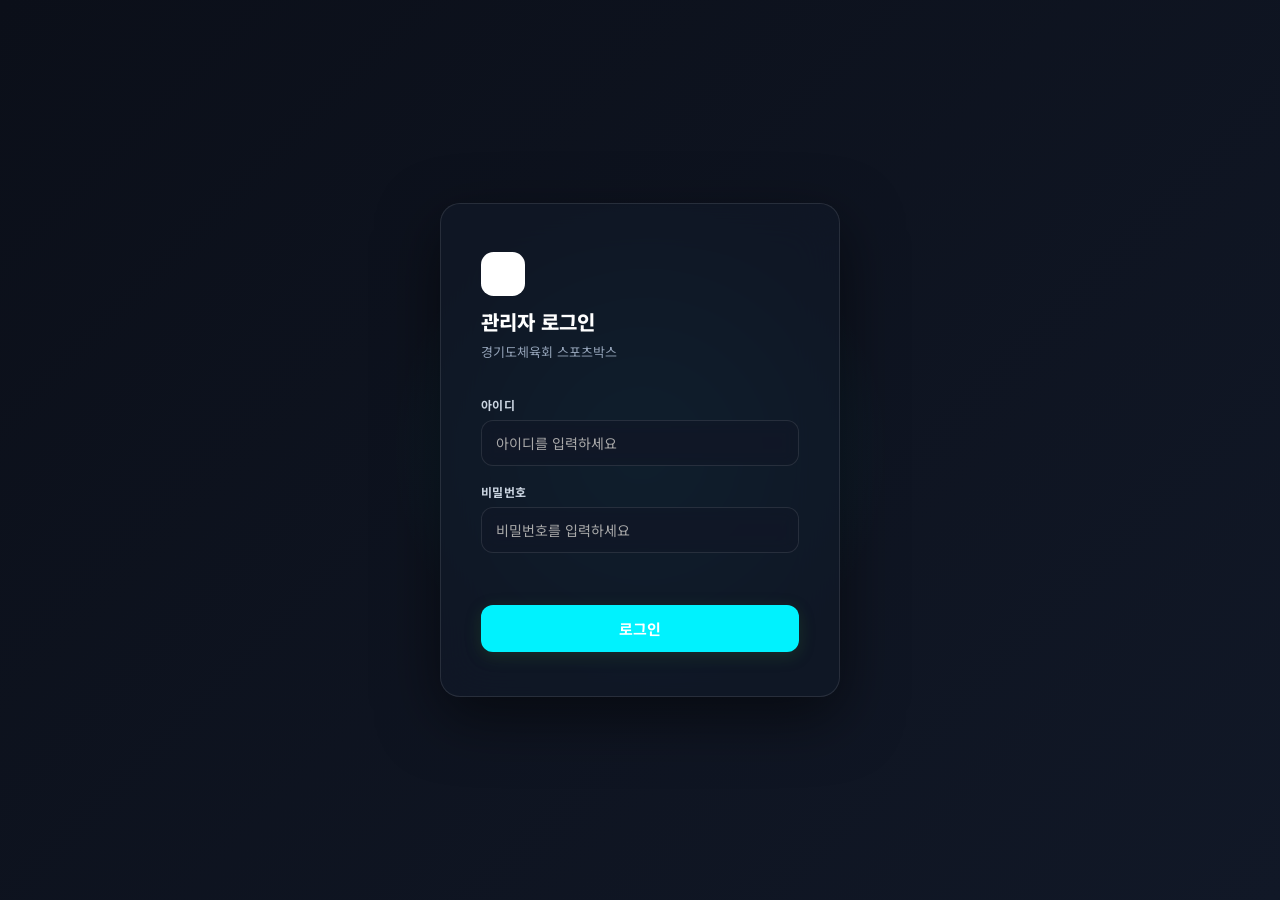
==== admin.html @ 07abbb9e "Fix git author identity error" ====
<!DOCTYPE html>
<html lang="ko">
<head>
    <meta charset="UTF-8">
    <meta name="viewport" content="width=device-width, initial-scale=1.0, viewport-fit=cover">
    <title>관리자 | 경기도체육회 스포츠박스</title>
    <link rel="icon" type="image/png" href="images/01_ci.png">
    <link rel="stylesheet" href="css/style.css">
    <link href="https://fonts.googleapis.com/css2?family=Noto+Sans+KR:wght@300;400;500;600;700;900&display=swap" rel="stylesheet">
</head>
<body class="admin-body">
    <!-- Login Screen -->
    <div class="login-screen" id="loginScreen">
        <div class="login-card">
            <div class="login-logo">
                <span class="logo-icon">
                    <svg viewBox="0 0 56 56" fill="none" xmlns="http://www.w3.org/2000/svg">
                        <rect width="56" height="56" rx="16" fill="url(#lgGrad)"/>
                        <text x="50%" y="55%" dominant-baseline="middle" text-anchor="middle" fill="white" font-size="18" font-weight="900" font-family="sans-serif">GS</text>
                        <defs><linearGradient id="lgGrad" x1="0" y1="0" x2="56" y2="56"><stop stop-color="#2e7d32"/><stop offset="1" stop-color="#1565c0"/></linearGradient></defs>
                    </svg>
                </span>
                <h2>관리자 로그인</h2>
                <p>경기도체육회 스포츠박스</p>
            </div>
            <form onsubmit="handleLogin(event)">
                <div class="form-group">
                    <label>아이디</label>
                    <input type="text" id="loginId" class="form-input" placeholder="아이디를 입력하세요" required>
                </div>
                <div class="form-group">
                    <label>비밀번호</label>
                    <input type="password" id="loginPw" class="form-input" placeholder="비밀번호를 입력하세요" required>
                </div>
                <p class="login-error" id="loginError"></p>
                <button type="submit" class="btn-submit" id="loginSubmitBtn">로그인</button>
            </form>
        </div>
    </div>

    <!-- Admin Dashboard -->
    <div class="admin-dashboard" id="adminDashboard" style="display:none;">
        <header class="admin-header">
            <div class="header-inner">
                <a href="index.html" class="logo">
                    <span class="logo-icon">
                        <img src="images/01_ci.png" alt="경기도체육회 로고">
                    </span>
                </a>
                <div class="admin-header-right">
                    <button class="btn-outline" onclick="openPasswordModal()">비밀번호 변경</button>
                    <button class="btn-outline" onclick="handleLogout()">로그아웃</button>
                </div>
            </div>
        </header>

        <div class="admin-content">
            <nav class="admin-sidebar">
                <ul>
                    <li class="active" data-menu="events" onclick="switchMenu('events')">
                        <svg viewBox="0 0 24 24" width="20" height="20" fill="none" stroke="currentColor" stroke-width="2"><rect x="3" y="4" width="18" height="18" rx="2"/><line x1="16" y1="2" x2="16" y2="6"/><line x1="8" y1="2" x2="8" y2="6"/><line x1="3" y1="10" x2="21" y2="10"/></svg>
                        이벤트 관리
                    </li>
                </ul>
            </nav>

            <main class="admin-main">
                <div class="admin-view" id="viewEventList">
                    <div class="view-header">
                        <h2>이벤트 관리</h2>
                        <button class="btn-primary" onclick="openEventFormModal()">+ 신규 등록</button>
                    </div>
                    <div class="event-table-wrap">
                        <table class="data-table">
                            <thead>
                                <tr>
                                    <th>No</th>
                                    <th>이벤트명</th>
                                    <th>모집상태</th>
                                    <th>등록일정수</th>
                                    <th>신청건수</th>
                                    <th>관리</th>
                                </tr>
                            </thead>
                            <tbody id="eventTableBody"></tbody>
                        </table>
                    </div>
                </div>

                <div class="admin-view" id="viewEventDetail" style="display:none;">
                    <div class="view-header">
                        <div style="display:flex;align-items:center;gap:12px;">
                            <button class="btn-back" onclick="backToEventList()">&larr; 목록으로</button>
                            <h2 id="detailEventTitle">이벤트 상세</h2>
                        </div>
                        <div id="bookingToggleWrap"></div>
                    </div>
                    <div class="detail-tabs">
                        <button class="tab-btn active" data-tab="schedules" onclick="switchTab('schedules')">일정 관리</button>
                        <button class="tab-btn" data-tab="reservations" onclick="switchTab('reservations')">신청 내역</button>
                    </div>
                    <div class="tab-content" id="tabSchedules">
                        <div class="schedule-form">
                            <h4>일정 등록</h4>
                            <div class="schedule-form-row">
                                <div class="form-group">
                                    <label>날짜</label>
                                    <input type="date" id="scheduleDate" class="form-input">
                                </div>
                                <button class="btn-primary" onclick="addSchedule(this)">일정 추가</button>
                            </div>
                        </div>
                        <table class="data-table">
                            <thead>
                                <tr><th>날짜</th><th>관리</th></tr>
                            </thead>
                            <tbody id="scheduleTableBody"></tbody>
                        </table>
                    </div>
                    <div class="tab-content" id="tabReservations" style="display:none;">
                        <table class="data-table">
                            <thead>
                                <tr><th>No</th><th>예약일</th><th>단체명</th><th>담당자</th><th>연락처</th><th>참여인원</th><th>신청일시</th></tr>
                            </thead>
                            <tbody id="reservationTableBody"></tbody>
                        </table>
                    </div>
                </div>
            </main>
        </div>
    </div>

    <!-- Event Form Modal -->
    <div class="modal-overlay" id="eventFormModal">
        <div class="modal modal-reservation modal-glass">
            <button class="modal-close" onclick="closeEventFormModal()">
                <svg width="20" height="20" viewBox="0 0 24 24" fill="none" stroke="currentColor" stroke-width="2.5"><line x1="18" y1="6" x2="6" y2="18"/><line x1="6" y1="6" x2="18" y2="18"/></svg>
            </button>
            <div class="modal-header">
                <div class="modal-icon"><svg width="24" height="24" viewBox="0 0 24 24" fill="none" stroke="currentColor" stroke-width="2"><rect x="3" y="4" width="18" height="18" rx="2"/><line x1="16" y1="2" x2="16" y2="6"/><line x1="8" y1="2" x2="8" y2="6"/><line x1="3" y1="10" x2="21" y2="10"/></svg></div>
                <h3 id="eventFormTitle">이벤트 등록</h3>
            </div>
            <form onsubmit="saveEvent(event)">
                <input type="hidden" id="eventFormId">
                <div class="form-group" style="padding: 0 28px;">
                    <label>이벤트명 <span class="required">*</span></label>
                    <input type="text" id="eventFormName" required class="form-input" placeholder="이벤트명을 입력하세요">
                </div>
                <div class="form-group" style="padding: 0 28px;">
                    <label>설명</label>
                    <textarea id="eventFormDesc" class="form-input" rows="3" placeholder="이벤트 설명을 입력하세요"></textarea>
                </div>
                <div class="form-group" style="padding: 0 28px;">
                    <label>이미지 URL</label>
                    <input type="text" id="eventFormImage" class="form-input" placeholder="이미지 URL (비워두면 기본 이미지)">
                </div>
                <div class="form-group" style="padding: 0 28px;">
                    <label>영상 URL</label>
                    <input type="url" id="eventFormVideo" class="form-input" placeholder="https://www.youtube.com/watch?v=...">
                </div>
                <div class="form-group" style="padding: 0 28px;">
                    <label>모집 상태</label>
                    <select id="eventFormStatus" class="form-input">
                        <option value="모집중" style="background:var(--bg-card-solid);color:var(--text);">모집중</option>
                        <option value="모집마감" style="background:var(--bg-card-solid);color:var(--text);">모집마감</option>
                        <option value="준비중" style="background:var(--bg-card-solid);color:var(--text);">준비중</option>
                    </select>
                </div>
                <div style="padding: 0 28px 28px;">
                    <button type="submit" class="btn-submit" id="eventFormSubmitBtn">저장</button>
                </div>
            </form>
        </div>
    </div>

    <!-- Password Change Modal -->
    <div class="modal-overlay" id="passwordModal">
        <div class="modal modal-reservation modal-glass">
            <button class="modal-close" onclick="closePasswordModal()">
                <svg width="20" height="20" viewBox="0 0 24 24" fill="none" stroke="currentColor" stroke-width="2.5"><line x1="18" y1="6" x2="6" y2="18"/><line x1="6" y1="6" x2="18" y2="18"/></svg>
            </button>
            <div class="modal-header">
                <div class="modal-icon purple"><svg width="24" height="24" viewBox="0 0 24 24" fill="none" stroke="currentColor" stroke-width="2"><rect x="3" y="11" width="18" height="11" rx="2"/><path d="M7 11V7a5 5 0 0110 0v4"/></svg></div>
                <h3>비밀번호 변경</h3>
            </div>
            <form onsubmit="changePassword(event)">
                <div class="form-group" style="padding: 0 28px;">
                    <label>현재 비밀번호 <span class="required">*</span></label>
                    <input type="password" id="pwCurrent" required class="form-input">
                </div>
                <div class="form-group" style="padding: 0 28px;">
                    <label>새 비밀번호 <span class="required">*</span></label>
                    <input type="password" id="pwNew" required class="form-input" minlength="4">
                </div>
                <div class="form-group" style="padding: 0 28px;">
                    <label>새 비밀번호 확인 <span class="required">*</span></label>
                    <input type="password" id="pwConfirm" required class="form-input" minlength="4">
                </div>
                <p class="login-error" id="pwError" style="padding: 0 28px;"></p>
                <div style="padding: 0 28px 28px;">
                    <button type="submit" class="btn-submit" id="passwordSubmitBtn">변경하기</button>
                </div>
            </form>
        </div>
    </div>

    <script src="js/admin.js"></script>
</body>
</html>
---- css/style.css ----
/* ===== CSS Variables - Premium Modern Dark Theme ===== */
:root {
    --primary: #00f2fe;
    --primary-light: #4facfe;
    --primary-dark: #006ebc;
    --secondary: #667eea;
    --secondary-light: #764ba2;
    --accent: #ff0844;
    --accent-light: #ffb199;

    --bg: #0b0f19;
    --bg-card: rgba(17, 24, 39, 0.75);
    --bg-card-solid: #111827;
    --glass-bg: rgba(11, 15, 25, 0.45);
    --glass-border: rgba(255, 255, 255, 0.1);
    --glass-shadow: 0 8px 32px rgba(0, 0, 0, 0.6);
    --glass-dark: rgba(0, 0, 0, 0.7);
    --glass-dark-border: rgba(255, 255, 255, 0.05);

    --text: #ffffff;
    --text-secondary: #cbd5e1;
    --text-muted: #94a3b8;
    --text-white: #ffffff;

    --success: #10b981;
    --danger: #ef4444;
    --warning: #f59e0b;

    --radius: 20px;
    --radius-sm: 12px;
    --radius-xs: 8px;

    --shadow-sm: 0 4px 6px -1px rgba(0,0,0,0.5);
    --shadow-md: 0 10px 15px -3px rgba(0,0,0,0.5);
    --shadow-lg: 0 20px 25px -5px rgba(0,0,0,0.5);
}

/* ===== Reset & Base ===== */
*, *::before, *::after { margin: 0; padding: 0; box-sizing: border-box; }
html { scroll-behavior: smooth; }
body {
    font-family: 'Noto Sans KR', -apple-system, sans-serif;
    background: var(--bg);
    color: var(--text);
    line-height: 1.6;
    overflow-x: hidden;
    min-height: 100vh;
}
a { text-decoration: none; color: inherit; }
button { cursor: pointer; border: none; font-family: inherit; }
input, select, textarea { font-family: inherit; }
.container { max-width: 1200px; margin: 0 auto; padding: 0 24px; }

/* ===== Header ===== */
.header {
    position: absolute; top: 0; left: 0; right: 0; z-index: 100;
    height: 72px;
    background: transparent;
    border-bottom: 1px solid rgba(255,255,255,0.05);
    box-shadow: none;
    transition: all 0.4s ease;
}
.header.scrolled {
    position: fixed;
    background: rgba(11, 15, 25, 0.85);
    backdrop-filter: blur(16px); -webkit-backdrop-filter: blur(16px);
    box-shadow: 0 8px 32px rgba(0, 0, 0, 0.5);
    border-bottom: 1px solid rgba(255,255,255,0.1);
}
.header-inner {
    max-width: 1200px; margin: 0 auto; padding: 0 12px;
    display: flex; align-items: center; justify-content: space-between; height: 100%;
}
.logo { display: flex; align-items: center; gap: 10px; }
.logo-icon { width: 44px; height: 44px; display: flex; filter: brightness(0) invert(1); }
.logo-icon svg, .logo-icon img { width: 100%; height: 100%; object-fit: contain; }
.logo-text strong { display: block; font-size: 15px; font-weight: 800; color: var(--text); }
.logo-text span { font-size: 10px; color: var(--text-muted); letter-spacing: 2px; font-weight: 600; }
.admin-btn {
    display: flex; align-items: center; gap: 6px;
    padding: 8px 18px; border-radius: 50px; font-size: 13px; font-weight: 600;
    color: var(--text);
    background: rgba(255, 255, 255, 0.1);
    border: 1px solid rgba(255, 255, 255, 0.2);
    transition: all 0.3s cubic-bezier(0.23, 1, 0.32, 1);
}
.admin-btn:hover {
    background: var(--primary);
    color: #0b0f19;
    border-color: var(--primary);
    transform: translateY(-2px);
    box-shadow: 0 4px 15px rgba(0, 242, 254, 0.4);
}

/* ===== Hero Section ===== */
.hero {
    position: relative; width: 100%; min-height: 100vh;
    display: flex; flex-direction: column; justify-content: center; align-items: center;
    overflow: hidden;
    background: var(--bg);
}
.hero-animated-bg {
    position: absolute; inset: 0; z-index: 0; overflow: hidden;
}
.gradient-sphere {
    position: absolute; border-radius: 50%; filter: blur(80px); opacity: 0.6;
    animation: drift 10s infinite alternate cubic-bezier(0.4, 0, 0.2, 1);
}
.sphere-1 { width: 600px; height: 600px; background: var(--secondary); top: -200px; left: -100px; animation-duration: 12s; }
.sphere-2 { width: 500px; height: 500px; background: var(--primary-light); bottom: -150px; right: -100px; animation-duration: 15s; }
.sphere-3 { width: 400px; height: 400px; background: var(--accent); top: 30%; left: 50%; transform: translateX(-50%); animation-duration: 18s; }
@keyframes drift {
    0% { transform: translate(0, 0) scale(1); }
    100% { transform: translate(50px, 50px) scale(1.1); }
}
.hero-overlay-noise {
    position: absolute; inset: 0; z-index: 1; pointer-events: none;
    background-image: url("data:image/svg+xml,%3Csvg viewBox='0 0 200 200' xmlns='http://www.w3.org/2000/svg'%3E%3Cfilter id='noiseFilter'%3E%3CfeTurbulence type='fractalNoise' baseFrequency='0.65' numOctaves='3' stitchTiles='stitch'/%3E%3C/filter%3E%3Crect width='100%25' height='100%25' filter='url(%23noiseFilter)' opacity='0.05'/%3E%3C/svg%3E");
}
.hero-main-content {
    position: relative; z-index: 2; text-align: center; margin-top: -60px;
    padding: 0 20px;
    animation: fadeInUp 1s cubic-bezier(0.23, 1, 0.32, 1) forwards;
}
.hero-badge {
    display: inline-block; padding: 6px 16px; border-radius: 50px;
    background: rgba(255, 255, 255, 0.1); border: 1px solid rgba(255, 255, 255, 0.2);
    font-size: 11px; font-weight: 700; letter-spacing: 2px; color: var(--primary);
    margin-bottom: 24px; backdrop-filter: blur(10px);
}
.hero-title {
    font-size: 64px; font-weight: 900; line-height: 1.2; margin-bottom: 20px;
    color: var(--text); letter-spacing: -2px;
}
.text-gradient {
    background: linear-gradient(135deg, var(--primary) 0%, var(--secondary-light) 100%);
    background-clip: text; -webkit-background-clip: text; -webkit-text-fill-color: transparent;
}
.hero-subtitle { font-size: 18px; color: var(--text-secondary); line-height: 1.6; max-width: 600px; margin: 0 auto; font-weight: 300;}

.hero-bottom {
    position: absolute; bottom: 0; left: 0; right: 0;
    z-index: 2;
    display: flex; flex-direction: column; align-items: center; gap: 32px;
    padding: 0 24px 64px; text-align: center;
}
.hero-cta {
    display: inline-flex; align-items: center; gap: 10px;
    padding: 18px 40px; border-radius: 50px;
    font-weight: 700; font-size: 16px; transition: all 0.4s cubic-bezier(0.23, 1, 0.32, 1);
}
.cta-primary {
    background: linear-gradient(135deg, var(--primary) 0%, var(--primary-light) 100%);
    color: #0b0f19;
    border: none;
    box-shadow: 0 10px 30px rgba(0, 242, 254, 0.3);
}
.cta-primary:hover {
    transform: translateY(-4px) scale(1.02);
    box-shadow: 0 15px 40px rgba(0, 242, 254, 0.5);
    background: linear-gradient(135deg, var(--primary-light) 0%, var(--primary) 100%);
}
.cta-primary svg { transition: transform 0.3s; }
.cta-primary:hover svg { transform: translate(4px, -4px); }

.hero-stats {
    display: inline-flex; align-items: center;
    border-radius: 60px; padding: 16px 48px;
    background: rgba(17, 24, 39, 0.6);
    backdrop-filter: blur(20px); -webkit-backdrop-filter: blur(20px);
    border: 1px solid rgba(255, 255, 255, 0.1);
    box-shadow: 0 10px 40px rgba(0, 0, 0, 0.5);
    transition: transform 0.3s ease;
}
.hero-stats:hover {
    transform: translateY(-5px);
}
.stat-item { text-align: center; padding: 0 24px; }
.stat-number { display: block; font-size: 24px; font-weight: 900; color: var(--primary); }
.stat-label { font-size: 11px; color: var(--text-muted); letter-spacing: 1.5px; text-transform: uppercase; font-weight: 600; }
.stat-divider { width: 1px; height: 40px; background: rgba(255,255,255,0.1); }

.hero-scroll-indicator {
    position: absolute; bottom: 16px; left: 50%;
    transform: translateX(-50%);
    display: flex; flex-direction: column; align-items: center; gap: 8px;
    color: var(--text-muted); font-size: 10px; letter-spacing: 4px; z-index: 2;
}
.scroll-line {
    width: 2px; height: 30px; border-radius: 2px;
    background: linear-gradient(to bottom, var(--primary), transparent);
    animation: scrollPulse 2s ease-in-out infinite;
}
@keyframes scrollPulse {
    0%, 100% { opacity: 0.2; transform: scaleY(0.5); transform-origin: top; }
    50% { opacity: 1; transform: scaleY(1); transform-origin: top; }
}
@keyframes fadeInUp {
    from { opacity: 0; transform: translateY(40px); }
    to { opacity: 1; transform: translateY(0); }
}

/* ===== Events Section ===== */
.events-section {
    padding: 80px 0 100px;
    position: relative; z-index: 1;
    background: var(--bg);
}
.section-header { text-align: center; margin-bottom: 52px; }
.section-tag {
    display: inline-block;
    background: rgba(0, 242, 254, 0.1);
    border: 1px solid rgba(0, 242, 254, 0.2);
    border-radius: 50px; padding: 5px 16px;
    font-size: 11px; font-weight: 700; letter-spacing: 2px;
    color: var(--primary);
    margin-bottom: 14px;
}
.section-title {
    font-size: 32px; font-weight: 900; margin-bottom: 10px;
    color: var(--text); letter-spacing: -1px;
}
.section-desc { color: var(--text-muted); font-size: 15px; }

/* ===== Event Cards ===== */
.events-carousel {
    display: flex; gap: 28px; justify-content: center; flex-wrap: wrap;
}
.event-card {
    width: 370px; border-radius: var(--radius); overflow: hidden;
    background: var(--bg-card);
    backdrop-filter: blur(16px); -webkit-backdrop-filter: blur(16px);
    border: 1px solid rgba(255, 255, 255, 0.8);
    transition: all 0.45s cubic-bezier(0.23, 1, 0.32, 1);
    cursor: pointer; position: relative;
    box-shadow: var(--shadow-md);
}
.event-card:hover {
    transform: translateY(-10px);
    box-shadow: 0 16px 48px rgba(0, 242, 254, 0.2),
                0 4px 12px rgba(0, 0, 0, 0.3);
    border-color: rgba(0, 242, 254, 0.3);
}
.event-card-image {
    width: 100%; height: 230px; overflow: hidden; position: relative;
}
.event-card-image::after {
    content: ''; position: absolute; bottom: 0; left: 0; right: 0; height: 80px;
    background: linear-gradient(to top, rgba(17,24,39,1), transparent);
}
.event-card-image img, .event-card-image svg {
    width: 100%; height: 100%; object-fit: cover; display: block;
    transition: transform 0.5s cubic-bezier(0.23, 1, 0.32, 1);
}
.event-card:hover .event-card-image img,
.event-card:hover .event-card-image svg {
    transform: scale(1.06);
}
.event-card-badge {
    position: absolute; top: 14px; left: 14px; z-index: 2;
    padding: 5px 14px; border-radius: 50px; font-size: 12px; font-weight: 700;
    background: rgba(255,255,255,0.85);
    backdrop-filter: blur(8px); -webkit-backdrop-filter: blur(8px);
    border: 1px solid rgba(46, 125, 50, 0.2);
    color: var(--primary);
    letter-spacing: 0.3px;
}
.event-card-badge.closed {
    color: var(--text-muted); border-color: rgba(0,0,0,0.08);
}
.event-card-badge.preparing {
    color: var(--warning); border-color: rgba(245,127,23,0.2);
}
.event-card-body {
    padding: 22px 24px 24px; position: relative;
}
.event-card-title {
    font-size: 19px; font-weight: 800; margin-bottom: 8px;
    color: var(--text); letter-spacing: -0.3px;
}
.event-card-desc {
    font-size: 14px; color: var(--text-muted); line-height: 1.7;
    margin-bottom: 12px;
}
.event-card-arrow {
    position: absolute; bottom: 20px; right: 20px;
    width: 38px; height: 38px; border-radius: 50%;
    background: rgba(0, 242, 254, 0.1);
    border: 1px solid rgba(0, 242, 254, 0.2);
    display: flex; align-items: center; justify-content: center;
    transition: all 0.3s ease; color: var(--primary);
}
.event-card:hover .event-card-arrow {
    background: var(--primary); color: #0b0f19;
    transform: translate(2px, -2px);
    box-shadow: 0 4px 15px rgba(0, 242, 254, 0.4);
}

/* ===== Modals ===== */
.modal-overlay {
    display: none; position: fixed; inset: 0; z-index: 1000;
    background: rgba(0, 0, 0, 0.35);
    backdrop-filter: blur(6px); -webkit-backdrop-filter: blur(6px);
    justify-content: center; align-items: center;
    animation: fadeIn 0.2s;
}
.modal-overlay.active { display: flex; }
.modal {
    position: relative; max-height: 90vh; overflow-y: auto;
    animation: modalSlideUp 0.4s cubic-bezier(0.23, 1, 0.32, 1);
    border-radius: var(--radius);
    background: rgba(17, 24, 39, 0.85);
    backdrop-filter: blur(24px); -webkit-backdrop-filter: blur(24px);
    border: 1px solid rgba(255, 255, 255, 0.1);
    box-shadow: 0 25px 80px rgba(0, 0, 0, 0.5);
}
.modal-close {
    position: absolute; top: 16px; right: 16px;
    background: rgba(255,255,255,0.05); border: 1px solid rgba(255,255,255,0.1);
    border-radius: 50%; width: 34px; height: 34px;
    display: flex; align-items: center; justify-content: center;
    color: var(--text-muted); transition: all 0.3s; line-height: 1;
}
.modal-close:hover { background: rgba(239,68,68,0.15); color: var(--danger); border-color: rgba(239,68,68,0.3); }
.modal-header { padding: 28px 28px 12px; }
.modal-header h3 { font-size: 20px; font-weight: 800; color: var(--text); }
.modal-subtitle { color: var(--text-muted); font-size: 13px; margin-top: 4px; }
.modal-icon {
    width: 44px; height: 44px; border-radius: 12px;
    background: rgba(46, 125, 50, 0.08);
    border: 1px solid rgba(46, 125, 50, 0.12);
    display: flex; align-items: center; justify-content: center;
    margin-bottom: 14px; color: var(--primary);
}
.modal-icon.purple {
    background: rgba(21, 101, 192, 0.08);
    border-color: rgba(21, 101, 192, 0.12);
    color: var(--secondary);
}

/* Calendar Modal */
.modal-calendar { width: 500px; padding-bottom: 20px; }
.calendar-nav {
    display: flex; align-items: center; justify-content: center; gap: 18px;
    padding: 8px 28px 14px;
}
.cal-nav-btn {
    width: 36px; height: 36px; border-radius: 10px;
    display: flex; align-items: center; justify-content: center;
    color: var(--text-secondary);
    background: rgba(0,0,0,0.03); border: 1px solid rgba(0,0,0,0.06);
    transition: all 0.2s;
}
.cal-nav-btn:hover { background: var(--primary); color: #fff; border-color: var(--primary); }
.cal-nav-btn:disabled {
    opacity: 0.35;
    cursor: not-allowed;
    pointer-events: none;
}
.cal-month { font-size: 17px; font-weight: 800; min-width: 130px; text-align: center; color: var(--text); }
.calendar-grid { padding: 0 22px; }
.cal-header {
    display: grid; grid-template-columns: repeat(7, 1fr); text-align: center;
    margin-bottom: 6px;
}
.cal-day-name {
    font-size: 12px; font-weight: 700; padding: 8px 0;
    color: var(--text-muted); letter-spacing: 1px;
}
.cal-day-name.sun { color: var(--danger); }
.cal-day-name.sat { color: var(--secondary); }
.cal-body { display: grid; grid-template-columns: repeat(7, 1fr); gap: 3px; }
.cal-day {
    aspect-ratio: 1; display: flex; align-items: center; justify-content: center;
    border-radius: 10px; font-size: 14px; font-weight: 500;
    color: var(--text-muted); position: relative;
    transition: all 0.2s ease;
}
.cal-day.other { color: rgba(255,255,255,0.2); }
.cal-day.today {
    font-weight: 800; color: var(--primary);
    background: rgba(0, 242, 254, 0.1);
}
.cal-day.available {
    background: rgba(0, 242, 254, 0.1);
    border: 1px solid rgba(0, 242, 254, 0.2);
    color: var(--primary); cursor: pointer; font-weight: 700;
}
.cal-day.available:hover {
    background: var(--primary); color: #0b0f19;
    border-color: var(--primary);
    transform: scale(1.08);
    box-shadow: 0 4px 15px rgba(0, 242, 254, 0.4);
}
.cal-day.available::after {
    content: ''; position: absolute; bottom: 4px; width: 4px; height: 4px;
    border-radius: 50%; background: var(--primary-light);
}

/* Calendar Skeleton Loading */
.skeleton-day {
    pointer-events: none;
}
.skeleton-pulse {
    width: 60%; height: 14px; border-radius: 4px;
    background: linear-gradient(90deg, rgba(255,255,255,0.05) 25%, rgba(255,255,255,0.1) 50%, rgba(255,255,255,0.05) 75%);
    background-size: 200% 100%;
    animation: shimmer 1.5s ease-in-out infinite;
}
@keyframes shimmer {
    0% { background-position: 200% 0; }
    100% { background-position: -200% 0; }
}

.calendar-legend {
    display: flex; gap: 20px; justify-content: center; padding: 18px;
    font-size: 12px; color: var(--text-muted);
}
.legend-item { display: flex; align-items: center; gap: 6px; }
.legend-dot { width: 8px; height: 8px; border-radius: 50%; display: inline-block; }
.legend-dot.available { background: var(--primary-light); }

/* Form Error */
.form-error {
    color: var(--danger); font-size: 13px; font-weight: 600;
    margin-top: 6px; padding: 6px 10px;
    background: rgba(239, 68, 68, 0.15);
    border: 1px solid rgba(239, 68, 68, 0.3);
    border-radius: var(--radius-xs);
}

/* Reservation Modal */
.modal-reservation { width: 440px; padding: 0 28px 28px; }
.form-group { margin-bottom: 16px; }
.form-group label {
    display: block; font-size: 12px; font-weight: 700; margin-bottom: 6px;
    color: var(--text-secondary); letter-spacing: 0.3px;
}
.required { color: var(--danger); }
.form-input {
    width: 100%; padding: 12px 14px;
    border: 1.5px solid rgba(255,255,255,0.1);
    border-radius: var(--radius-sm); font-size: 14px;
    background: rgba(17, 24, 39, 0.6);
    backdrop-filter: blur(8px); -webkit-backdrop-filter: blur(8px);
    color: var(--text);
    outline: none; transition: all 0.3s;
}
.form-input:focus {
    border-color: var(--primary);
    background: rgba(17, 24, 39, 0.9);
    box-shadow: 0 0 0 3px rgba(0, 242, 254, 0.2);
}
.form-input::placeholder { color: #aaa; }
textarea.form-input { resize: vertical; }
select.form-input { cursor: pointer; }
.btn-submit {
    width: 100%; padding: 13px; border-radius: var(--radius-sm);
    background: var(--primary);
    color: #fff; font-size: 15px; font-weight: 700; margin-top: 8px;
    transition: all 0.3s; border: none;
    box-shadow: 0 4px 16px rgba(46,125,50,0.25);
}
.btn-submit:hover {
    background: var(--primary-dark);
    box-shadow: 0 6px 24px rgba(46,125,50,0.35);
    transform: translateY(-1px);
}
.btn-submit:disabled { opacity: 0.5; cursor: not-allowed; transform: none; box-shadow: none; }

/* Success Modal */
.modal-success {
    width: 380px; padding: 48px 32px 36px; text-align: center;
}
.success-icon { margin-bottom: 20px; position: relative; display: inline-block; }
.success-icon svg { width: 80px; height: 80px; position: relative; z-index: 1; }
.success-ring {
    position: absolute; inset: -8px; border-radius: 50%;
    border: 2px solid rgba(46, 125, 50, 0.25);
    animation: ringPulse 2s ease-in-out infinite;
}
@keyframes ringPulse {
    0%, 100% { transform: scale(1); opacity: 0.5; }
    50% { transform: scale(1.15); opacity: 0; }
}
.check-path {
    stroke-dasharray: 60; stroke-dashoffset: 60;
    animation: drawCheck 0.6s ease-out 0.3s forwards;
}
@keyframes drawCheck { to { stroke-dashoffset: 0; } }
.modal-success h3 { font-size: 19px; font-weight: 800; margin-bottom: 10px; color: var(--primary); }
.success-msg { color: var(--text-muted); font-size: 14px; line-height: 1.8; margin-bottom: 28px; }
.btn-confirm {
    padding: 12px 48px; border-radius: var(--radius-sm);
    background: var(--primary); color: #fff;
    font-size: 15px; font-weight: 700; transition: all 0.3s;
    border: none; box-shadow: 0 4px 16px rgba(46,125,50,0.2);
}
.btn-confirm:hover { background: var(--primary-dark); transform: translateY(-1px); }

/* ===== Footer ===== */
.footer {
    position: relative; z-index: 1;
    background: #1a2e1a;
    text-align: center; padding: 28px 0; font-size: 12px;
    color: rgba(255,255,255,0.5);
}

/* ===== Animations ===== */
@keyframes fadeIn { from { opacity: 0; } to { opacity: 1; } }
@keyframes modalSlideUp {
    from { opacity: 0; transform: translateY(30px) scale(0.97); }
    to { opacity: 1; transform: translateY(0) scale(1); }
}

/* ============================================
   ADMIN STYLES
   ============================================ */
.admin-body { background: var(--bg); color: var(--text); }

/* Login */
.login-screen {
    min-height: 100vh; display: flex; align-items: center; justify-content: center;
    position: relative; overflow: hidden;
    background: linear-gradient(135deg, #0b0f19 0%, #111827 100%);
}
.login-screen::before {
    content: ''; position: absolute; width: 500px; height: 500px;
    background: radial-gradient(circle, rgba(0,242,254,0.15), transparent 70%);
    top: 50%; left: 50%; transform: translate(-50%, -50%);
}
.login-card {
    background: rgba(17, 24, 39, 0.75);
    backdrop-filter: blur(24px); -webkit-backdrop-filter: blur(24px);
    border: 1px solid rgba(255, 255, 255, 0.1);
    border-radius: var(--radius); padding: 44px 40px;
    width: 400px; box-shadow: 0 20px 60px rgba(0, 0, 0, 0.5);
    position: relative; z-index: 1;
}
.login-logo { text-align: left; margin-bottom: 32px; }
.login-logo .logo-icon { margin: 0 0 14px; display: flex; justify-content: flex-start; filter: brightness(0) invert(1); }
.login-logo .logo-icon svg { width: 52px; height: 52px; }
.login-logo h2 { font-size: 20px; font-weight: 800; color: var(--text); }
.login-logo p { color: var(--text-muted); font-size: 13px; margin-top: 4px; }
.login-error { color: var(--danger); font-size: 13px; margin-bottom: 8px; min-height: 20px; }

/* Admin Layout */
.admin-header {
    background: rgba(17, 24, 39, 0.85);
    backdrop-filter: blur(20px); -webkit-backdrop-filter: blur(20px);
    border-bottom: 1px solid rgba(255,255,255,0.1);
    height: 60px; position: sticky; top: 0; z-index: 50;
}
.admin-header-right { display: flex; gap: 8px; }
.btn-outline {
    padding: 7px 16px; border-radius: var(--radius-xs); font-size: 13px; font-weight: 600;
    background: rgba(255,255,255,0.05); border: 1px solid rgba(255,255,255,0.1);
    color: var(--text-secondary); transition: all 0.3s;
}
.btn-outline:hover { border-color: var(--primary); color: #0b0f19; background: var(--primary); }
.admin-content { display: flex; min-height: calc(100vh - 60px); }

.admin-sidebar {
    width: 230px;
    background: rgba(17, 24, 39, 0.6);
    backdrop-filter: blur(12px); -webkit-backdrop-filter: blur(12px);
    border-right: 1px solid rgba(255,255,255,0.1);
    padding: 20px 0;
}
.admin-sidebar ul { list-style: none; }
.admin-sidebar li {
    display: flex; align-items: center; gap: 10px;
    padding: 12px 24px; font-size: 14px; font-weight: 500;
    cursor: pointer; transition: all 0.3s; color: var(--text-secondary);
    border-left: 3px solid transparent; margin: 2px 0;
}
.admin-sidebar li:hover { background: rgba(0,242,254,0.1); color: var(--primary); }
.admin-sidebar li.active {
    background: rgba(0, 242, 254, 0.15);
    color: var(--primary); font-weight: 700;
    border-left-color: var(--primary);
}
.admin-main { flex: 1; padding: 28px 32px; }

/* Admin Views */
.view-header {
    display: flex; align-items: center; justify-content: space-between;
    margin-bottom: 24px;
}
.view-header h2 { font-size: 22px; font-weight: 800; color: var(--text); }
.btn-primary {
    padding: 10px 22px; border-radius: var(--radius-sm);
    background: var(--primary);
    color: #0b0f19; font-size: 14px; font-weight: 700; transition: all 0.3s;
    box-shadow: 0 4px 12px rgba(0, 242, 254, 0.2);
}
.btn-primary:hover { background: var(--primary-light); box-shadow: 0 6px 20px rgba(0, 242, 254, 0.3); transform: translateY(-1px); }
.btn-primary:disabled { opacity: 0.5; cursor: not-allowed; box-shadow: none; transform: none; }
.btn-back {
    background: none; font-size: 14px; color: var(--text-muted); margin-right: 12px;
    font-weight: 500; transition: color 0.2s;
}
.btn-back:hover { color: var(--primary); }

/* Tables */
.data-table {
    width: 100%; border-collapse: collapse;
    background: rgba(17, 24, 39, 0.65);
    backdrop-filter: blur(12px); -webkit-backdrop-filter: blur(12px);
    border: 1px solid rgba(255,255,255,0.1);
    border-radius: var(--radius); overflow: hidden;
    box-shadow: var(--shadow-sm);
}
.data-table th {
    background: rgba(255,255,255,0.05); padding: 13px 16px; text-align: left;
    font-size: 11px; font-weight: 700; color: var(--text-muted);
    letter-spacing: 0.8px; text-transform: uppercase;
    border-bottom: 1px solid rgba(255,255,255,0.1);
}
.data-table td {
    padding: 13px 16px; font-size: 14px;
    border-top: 1px solid rgba(255,255,255,0.05);
}
.data-table tr:hover td { background: rgba(0, 242, 254, 0.05); }
.btn-sm {
    padding: 5px 12px; border-radius: var(--radius-xs); font-size: 12px; font-weight: 600;
    margin-right: 4px; transition: all 0.3s; border: 1px solid transparent;
}
.btn-sm:disabled {
    opacity: 0.5;
    cursor: not-allowed;
}
.btn-edit { background: rgba(102,126,234,0.15); color: var(--secondary); border-color: rgba(102,126,234,0.2); }
.btn-edit:hover { background: var(--secondary); color: #fff; }
.btn-delete { background: rgba(239,68,68,0.15); color: var(--danger); border-color: rgba(239,68,68,0.2); }
.btn-delete:hover { background: var(--danger); color: #fff; }
.btn-detail { background: rgba(0,242,254,0.15); color: var(--primary); border-color: rgba(0,242,254,0.2); }
.btn-detail:hover { background: var(--primary); color: #0b0f19; }
.btn-success { background: rgba(16,185,129,0.15); color: var(--success); border-color: rgba(16,185,129,0.2); }
.btn-success:hover { background: var(--success); color: #fff; }

.booking-toggle {
    display: flex; align-items: center; gap: 8px;
}
.booking-toggle .btn-sm { margin-right: 0; }

/* Status Badges */
.status-badge {
    display: inline-block; padding: 4px 12px; border-radius: 50px;
    font-size: 11px; font-weight: 700; border: 1px solid transparent;
}
.status-open { background: rgba(0,242,254,0.15); color: var(--primary); border-color: rgba(0,242,254,0.3); }
.status-closed { background: rgba(255,255,255,0.1); color: var(--text-muted); border-color: rgba(255,255,255,0.2); }
.status-preparing { background: rgba(245,158,11,0.15); color: var(--warning); border-color: rgba(245,158,11,0.3); }
.status-pending { background: rgba(255,8,68,0.15); color: var(--accent); border-color: rgba(255,8,68,0.3); }
.status-confirmed { background: rgba(16,185,129,0.15); color: var(--success); border-color: rgba(16,185,129,0.3); }

/* Tabs */
.detail-tabs { display: flex; gap: 4px; margin-bottom: 24px; }
.tab-btn {
    padding: 10px 24px; border-radius: var(--radius-sm) var(--radius-sm) 0 0;
    font-size: 14px; font-weight: 600;
    background: rgba(255,255,255,0.05); color: var(--text-muted);
    border: 1px solid rgba(255,255,255,0.1); border-bottom: none;
    transition: all 0.3s;
}
.tab-btn.active { background: var(--primary); color: #0b0f19; border-color: transparent; }

/* Schedule Form */
.schedule-form {
    background: rgba(17, 24, 39, 0.6);
    backdrop-filter: blur(12px); -webkit-backdrop-filter: blur(12px);
    border: 1px solid rgba(255,255,255,0.1);
    border-radius: var(--radius); padding: 22px 24px;
    margin-bottom: 20px;
}
.schedule-form h4 { font-size: 15px; font-weight: 700; margin-bottom: 14px; color: var(--text); }
.schedule-form-row { display: flex; gap: 12px; align-items: flex-end; }
.schedule-form-row .form-group { flex: 1; margin-bottom: 0; }

/* Event Table Wrap */
.event-table-wrap { overflow-x: auto; }

/* Loading */
.loading-block {
    display: flex;
    align-items: center;
    justify-content: center;
    gap: 10px;
    width: 100%;
    min-height: 120px;
    color: var(--text-muted);
    font-weight: 600;
}
.loading-block.table-loading {
    min-height: auto;
    padding: 24px 0;
}
.loading-spinner {
    width: 18px;
    height: 18px;
    border-radius: 50%;
    border: 2px solid rgba(46, 125, 50, 0.2);
    border-top-color: var(--primary);
    animation: spin 0.8s linear infinite;
}
@keyframes spin {
    to { transform: rotate(360deg); }
}

/* ===== Responsive - Tablet (1024px) ===== */
@media (max-width: 1024px) {
    .container { padding: 0 20px; }
    .events-section { padding: 60px 0 80px; }
    .section-title { font-size: 28px; }
    .event-card { width: 320px; }
    .event-card-image { height: 200px; }
    .admin-sidebar { width: 190px; }
    .admin-main { padding: 24px; }
    .hero-stats { padding: 12px 24px; }
    .stat-item { padding: 0 14px; }
    .stat-number { font-size: 18px; }
    .data-table th, .data-table td { padding: 11px 12px; font-size: 13px; }
}

/* ===== Responsive - Small Tablet / Large Mobile (768px) ===== */
@media (max-width: 768px) {
    .container { padding: 0 16px; }

    /* Hero */
    .header { height: 56px; }
    .logo-icon { width: 36px; height: 36px; }
    .admin-btn { padding: 6px 14px; font-size: 12px; }
    .hero-bottom { padding-bottom: 16px; gap: 12px; }
    .hero-cta { padding: 12px 24px; font-size: 14px; }
    .hero-stats { flex-direction: column; gap: 6px; padding: 12px 24px; border-radius: var(--radius); }
    .stat-divider { width: 40px; height: 1px; }
    .hero-scroll-indicator { display: none; }

    /* Events */
    .events-section { padding: 48px 0 64px; }
    .section-header { margin-bottom: 36px; }
    .section-title { font-size: 24px; }
    .section-desc { font-size: 14px; }
    .events-carousel { flex-direction: column; align-items: center; gap: 20px; }
    .event-card { width: 100%; max-width: 420px; }
    .event-card-image { height: 200px; }
    .event-card-title { font-size: 17px; }
    .event-card-desc { font-size: 13px; }

    /* Modals */
    .modal-calendar, .modal-reservation, .modal-success { width: 92vw; max-width: 500px; }
    .modal-reservation { padding: 0 20px 20px; }
    .modal-header { padding: 24px 20px 10px; }
    .modal-header h3 { font-size: 18px; }
    .calendar-grid { padding: 0 14px; }
    .cal-day { font-size: 13px; }
    .cal-month { font-size: 15px; }

    /* Forms */
    .form-input { padding: 11px 12px; font-size: 14px; }
    .btn-submit { padding: 12px; font-size: 14px; }

    /* Admin */
    .admin-sidebar { display: none; }
    .admin-content { flex-direction: column; }
    .admin-main { padding: 16px; }
    .admin-header .header-inner { padding: 0 12px; }
    .admin-header-right { gap: 4px; }
    .btn-outline { padding: 6px 10px; font-size: 12px; }
    .view-header { flex-direction: column; gap: 12px; align-items: flex-start; }
    .view-header h2 { font-size: 19px; }
    .schedule-form-row { flex-direction: column; }
    .login-card { width: 90vw; max-width: 400px; padding: 32px 28px; }
    .login-logo h2 { font-size: 18px; }

    /* Table horizontal scroll */
    .event-table-wrap { margin: 0 -16px; padding: 0 16px; }
    .data-table { min-width: 560px; }
    .booking-toggle { flex-wrap: wrap; }
}

/* ===== Responsive - Mobile (480px) ===== */
@media (max-width: 480px) {
    .container { padding: 0 12px; }

    /* Hero */
    .header { height: 50px; }
    .header-inner { padding: 0 8px; }
    .logo-icon { width: 32px; height: 32px; }
    .admin-btn { padding: 5px 10px; font-size: 11px; gap: 4px; }
    .admin-btn svg { width: 14px; height: 14px; }
    .hero-bottom { padding-bottom: 12px; gap: 10px; }
    .hero-cta { padding: 10px 20px; font-size: 13px; gap: 8px; border-radius: 40px; }
    .hero-stats { padding: 10px 20px; border-radius: 16px; gap: 4px; }
    .stat-number { font-size: 16px; }
    .stat-label { font-size: 9px; }
    .stat-divider { width: 32px; }

    /* Events */
    .events-section { padding: 36px 0 48px; }
    .section-header { margin-bottom: 28px; }
    .section-tag { font-size: 10px; padding: 4px 12px; }
    .section-title { font-size: 21px; }
    .section-desc { font-size: 13px; }
    .events-carousel { gap: 16px; }
    .event-card { max-width: 100%; }
    .event-card-image { height: 180px; }
    .event-card-body { padding: 18px 18px 20px; }
    .event-card-title { font-size: 16px; }
    .event-card-desc { font-size: 12px; line-height: 1.6; margin-bottom: 8px; }
    .event-card-arrow { width: 34px; height: 34px; bottom: 16px; right: 16px; }

    /* Modals */
    .modal-overlay { align-items: flex-end; }
    .modal {
        border-radius: var(--radius) var(--radius) 0 0;
        max-height: 85vh;
        width: 100vw !important;
        max-width: 100vw !important;
        animation: modalSlideUpMobile 0.35s cubic-bezier(0.23, 1, 0.32, 1);
    }
    .modal-close { top: 12px; right: 12px; width: 30px; height: 30px; }
    .modal-header { padding: 20px 16px 8px; }
    .modal-header h3 { font-size: 17px; }
    .modal-subtitle { font-size: 12px; }
    .modal-icon { width: 38px; height: 38px; border-radius: 10px; margin-bottom: 10px; }
    .modal-reservation { padding: 0 16px 16px; }

    /* Calendar */
    .calendar-nav { padding: 6px 16px 10px; gap: 12px; }
    .cal-nav-btn { width: 32px; height: 32px; border-radius: 8px; }
    .cal-month { font-size: 14px; min-width: 110px; }
    .calendar-grid { padding: 0 10px; }
    .cal-day-name { font-size: 11px; padding: 6px 0; }
    .cal-day { font-size: 12px; border-radius: 8px; }
    .cal-day.available::after { width: 3px; height: 3px; bottom: 3px; }
    .calendar-legend { padding: 14px; font-size: 11px; }

    /* Forms */
    .form-group { margin-bottom: 12px; }
    .form-group label { font-size: 11px; margin-bottom: 5px; }
    .form-input { padding: 10px 12px; font-size: 13px; border-radius: 10px; }
    .btn-submit { padding: 11px; font-size: 13px; border-radius: 10px; }

    /* Success */
    .modal-success { padding: 36px 24px 28px; }
    .success-icon svg { width: 64px; height: 64px; }
    .modal-success h3 { font-size: 17px; }
    .success-msg { font-size: 13px; margin-bottom: 22px; }
    .btn-confirm { padding: 10px 40px; font-size: 14px; }

    /* Admin */
    .admin-header { height: 52px; }
    .admin-main { padding: 12px; }
    .view-header h2 { font-size: 17px; }
    .btn-primary { padding: 8px 16px; font-size: 13px; }
    .detail-tabs { gap: 2px; }
    .tab-btn { padding: 8px 16px; font-size: 13px; }
    .schedule-form { padding: 16px; }
    .schedule-form h4 { font-size: 14px; margin-bottom: 10px; }
    .login-card { padding: 28px 20px; }
    .login-logo .logo-icon svg { width: 44px; height: 44px; }
    .login-logo h2 { font-size: 17px; }
    .btn-sm { padding: 4px 10px; font-size: 11px; }
    .status-badge { font-size: 10px; padding: 3px 10px; }
    .event-table-wrap { margin: 0 -12px; padding: 0 12px; }

    /* Footer */
    .footer { padding: 20px 0; font-size: 11px; }
}

/* Mobile bottom-sheet modal animation */
@keyframes modalSlideUpMobile {
    from { opacity: 0; transform: translateY(100%); }
    to { opacity: 1; transform: translateY(0); }
}

/* ===== Touch-friendly: increase tap targets ===== */
@media (hover: none) and (pointer: coarse) {
    .cal-day.available { min-height: 44px; }
    .btn-sm { padding: 8px 14px; font-size: 12px; }
    .btn-outline { padding: 8px 14px; }
    .admin-btn { padding: 8px 16px; }
    .modal-close { width: 38px; height: 38px; }
    .cal-nav-btn { width: 40px; height: 40px; }
    .tab-btn { padding: 10px 20px; }
    .event-card { transform: none !important; }
}

/* ===== Scrollbar ===== */
::-webkit-scrollbar { width: 6px; }
::-webkit-scrollbar-track { background: transparent; }
::-webkit-scrollbar-thumb { background: rgba(0,0,0,0.1); border-radius: 3px; }
::-webkit-scrollbar-thumb:hover { background: rgba(0,0,0,0.18); }

/* ===== Selection ===== */
::selection { background: rgba(46, 125, 50, 0.15); color: var(--text); }
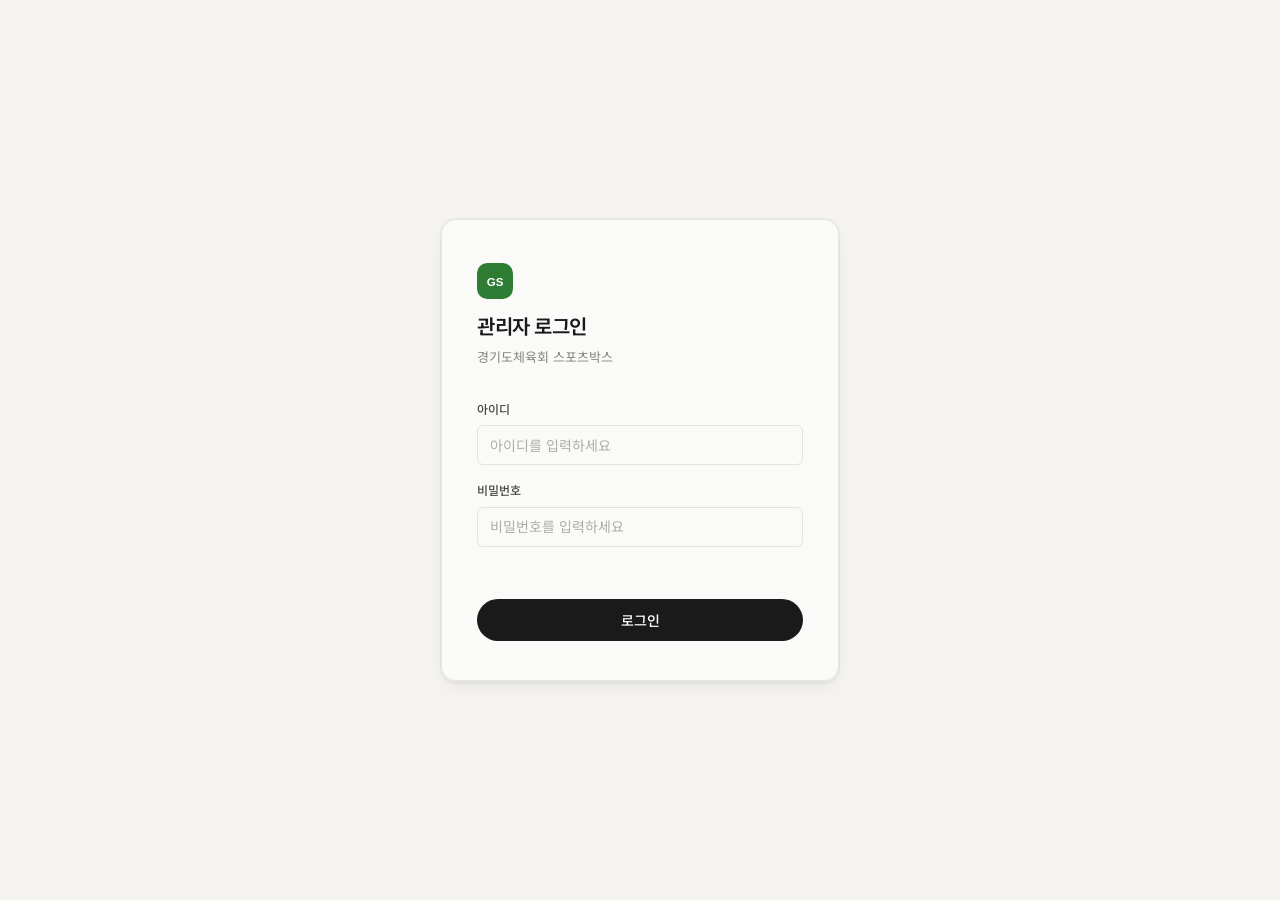
==== commit dbdbfe3f: "Redesign to warm stone light theme with compact hero and faster loading - Replace dark glassmorphism" ====
--- a/admin.html
+++ b/admin.html
@@ -6,7 +6,9 @@
     <title>관리자 | 경기도체육회 스포츠박스</title>
     <link rel="icon" type="image/png" href="images/01_ci.png">
     <link rel="stylesheet" href="css/style.css">
-    <link href="https://fonts.googleapis.com/css2?family=Noto+Sans+KR:wght@300;400;500;600;700;900&display=swap" rel="stylesheet">
+    <link rel="preconnect" href="https://fonts.googleapis.com">
+    <link rel="preconnect" href="https://fonts.gstatic.com" crossorigin>
+    <link href="https://fonts.googleapis.com/css2?family=Inter:wght@400;500;600&family=JetBrains+Mono:wght@400&family=Noto+Sans+KR:wght@400;500;600&display=swap" rel="stylesheet">
 </head>
 <body class="admin-body">
     <!-- Login Screen -->
@@ -23,7 +25,7 @@
                 <h2>관리자 로그인</h2>
                 <p>경기도체육회 스포츠박스</p>
             </div>
-            <form onsubmit="handleLogin(event)">
+            <form id="loginForm">
                 <div class="form-group">
                     <label>아이디</label>
                     <input type="text" id="loginId" class="form-input" placeholder="아이디를 입력하세요" required>
@@ -34,6 +36,10 @@
                 </div>
                 <p class="login-error" id="loginError"></p>
                 <button type="submit" class="btn-submit" id="loginSubmitBtn">로그인</button>
+                <div class="login-loading" id="loginLoading">
+                    <span class="loading-spinner loading-spinner-lg"></span>
+                    <span>인증 중...</span>
+                </div>
             </form>
         </div>
     </div>
@@ -48,8 +54,8 @@
                     </span>
                 </a>
                 <div class="admin-header-right">
-                    <button class="btn-outline" onclick="openPasswordModal()">비밀번호 변경</button>
-                    <button class="btn-outline" onclick="handleLogout()">로그아웃</button>
+                    <button type="button" class="btn-outline" id="openPasswordModalBtn">비밀번호 변경</button>
+                    <button type="button" class="btn-outline" id="logoutBtn">로그아웃</button>
                 </div>
             </div>
         </header>
@@ -57,7 +63,7 @@
         <div class="admin-content">
             <nav class="admin-sidebar">
                 <ul>
-                    <li class="active" data-menu="events" onclick="switchMenu('events')">
+                    <li class="active" data-menu="events">
                         <svg viewBox="0 0 24 24" width="20" height="20" fill="none" stroke="currentColor" stroke-width="2"><rect x="3" y="4" width="18" height="18" rx="2"/><line x1="16" y1="2" x2="16" y2="6"/><line x1="8" y1="2" x2="8" y2="6"/><line x1="3" y1="10" x2="21" y2="10"/></svg>
                         이벤트 관리
                     </li>
@@ -68,8 +74,9 @@
                 <div class="admin-view" id="viewEventList">
                     <div class="view-header">
                         <h2>이벤트 관리</h2>
-                        <button class="btn-primary" onclick="openEventFormModal()">+ 신규 등록</button>
-                    </div>
+                        <button type="button" class="btn-primary" id="openEventCreateBtn">+ 신규 등록</button>
+                    </div>
+
                     <div class="event-table-wrap">
                         <table class="data-table">
                             <thead>
@@ -90,14 +97,14 @@
                 <div class="admin-view" id="viewEventDetail" style="display:none;">
                     <div class="view-header">
                         <div style="display:flex;align-items:center;gap:12px;">
-                            <button class="btn-back" onclick="backToEventList()">&larr; 목록으로</button>
+                            <button type="button" class="btn-back" id="backToEventListBtn">&larr; 목록으로</button>
                             <h2 id="detailEventTitle">이벤트 상세</h2>
                         </div>
                         <div id="bookingToggleWrap"></div>
                     </div>
                     <div class="detail-tabs">
-                        <button class="tab-btn active" data-tab="schedules" onclick="switchTab('schedules')">일정 관리</button>
-                        <button class="tab-btn" data-tab="reservations" onclick="switchTab('reservations')">신청 내역</button>
+                        <button type="button" class="tab-btn active" data-tab="schedules">일정 관리</button>
+                        <button type="button" class="tab-btn" data-tab="reservations">신청 내역</button>
                     </div>
                     <div class="tab-content" id="tabSchedules">
                         <div class="schedule-form">
@@ -107,7 +114,7 @@
                                     <label>날짜</label>
                                     <input type="date" id="scheduleDate" class="form-input">
                                 </div>
-                                <button class="btn-primary" onclick="addSchedule(this)">일정 추가</button>
+                                <button type="button" class="btn-primary" id="addScheduleBtn">일정 추가</button>
                             </div>
                         </div>
                         <table class="data-table">
@@ -133,14 +140,14 @@
     <!-- Event Form Modal -->
     <div class="modal-overlay" id="eventFormModal">
         <div class="modal modal-reservation modal-glass">
-            <button class="modal-close" onclick="closeEventFormModal()">
+            <button type="button" class="modal-close" data-close-modal="eventFormModal">
                 <svg width="20" height="20" viewBox="0 0 24 24" fill="none" stroke="currentColor" stroke-width="2.5"><line x1="18" y1="6" x2="6" y2="18"/><line x1="6" y1="6" x2="18" y2="18"/></svg>
             </button>
             <div class="modal-header">
                 <div class="modal-icon"><svg width="24" height="24" viewBox="0 0 24 24" fill="none" stroke="currentColor" stroke-width="2"><rect x="3" y="4" width="18" height="18" rx="2"/><line x1="16" y1="2" x2="16" y2="6"/><line x1="8" y1="2" x2="8" y2="6"/><line x1="3" y1="10" x2="21" y2="10"/></svg></div>
                 <h3 id="eventFormTitle">이벤트 등록</h3>
             </div>
-            <form onsubmit="saveEvent(event)">
+            <form id="eventForm">
                 <input type="hidden" id="eventFormId">
                 <div class="form-group" style="padding: 0 28px;">
                     <label>이벤트명 <span class="required">*</span></label>
@@ -151,20 +158,33 @@
                     <textarea id="eventFormDesc" class="form-input" rows="3" placeholder="이벤트 설명을 입력하세요"></textarea>
                 </div>
                 <div class="form-group" style="padding: 0 28px;">
-                    <label>이미지 URL</label>
-                    <input type="text" id="eventFormImage" class="form-input" placeholder="이미지 URL (비워두면 기본 이미지)">
+                    <label>진행상황</label>
+                    <select id="eventFormStatus" class="form-input">
+                        <option value="준비중">준비중</option>
+                        <option value="종료됨">종료됨</option>
+                    </select>
+                </div>
+                <div class="form-group" style="padding: 0 28px;">
+                    <label>이벤트 이미지</label>
+                    <div id="eventFormImagePreview" style="display:none;margin-bottom:8px;">
+                        <img id="eventFormImagePreviewImg" src="" alt="현재 이미지" style="max-width:100%;max-height:120px;border-radius:8px;object-fit:cover;">
+                    </div>
+                    <input type="file" id="eventFormImageFile" class="form-input" accept="image/*">
+                    <p class="form-help">새 이미지 파일 선택 (JPG, PNG 등). 선택하지 않으면 기존 이미지 유지.</p>
+                    <input type="hidden" id="eventFormImage">
                 </div>
                 <div class="form-group" style="padding: 0 28px;">
                     <label>영상 URL</label>
                     <input type="url" id="eventFormVideo" class="form-input" placeholder="https://www.youtube.com/watch?v=...">
                 </div>
                 <div class="form-group" style="padding: 0 28px;">
-                    <label>모집 상태</label>
-                    <select id="eventFormStatus" class="form-input">
-                        <option value="모집중" style="background:var(--bg-card-solid);color:var(--text);">모집중</option>
-                        <option value="모집마감" style="background:var(--bg-card-solid);color:var(--text);">모집마감</option>
-                        <option value="준비중" style="background:var(--bg-card-solid);color:var(--text);">준비중</option>
-                    </select>
+                    <label>서류 양식 파일</label>
+                    <div id="eventFormDocCurrentWrap" style="display:none;margin-bottom:6px;">
+                        <p class="form-help" id="eventFormDocCurrentText">현재 파일 등록됨</p>
+                    </div>
+                    <input type="file" id="eventFormDocumentTemplateFile" class="form-input" accept=".pdf,.hwpx,.hwp,.doc,.docx">
+                    <p class="form-help">양식 파일 선택 (HWPX, PDF, DOCX 등). 선택하지 않으면 기존 파일 유지.</p>
+                    <input type="hidden" id="eventFormDocumentTemplate">
                 </div>
                 <div style="padding: 0 28px 28px;">
                     <button type="submit" class="btn-submit" id="eventFormSubmitBtn">저장</button>
@@ -176,14 +196,14 @@
     <!-- Password Change Modal -->
     <div class="modal-overlay" id="passwordModal">
         <div class="modal modal-reservation modal-glass">
-            <button class="modal-close" onclick="closePasswordModal()">
+            <button type="button" class="modal-close" data-close-modal="passwordModal">
                 <svg width="20" height="20" viewBox="0 0 24 24" fill="none" stroke="currentColor" stroke-width="2.5"><line x1="18" y1="6" x2="6" y2="18"/><line x1="6" y1="6" x2="18" y2="18"/></svg>
             </button>
             <div class="modal-header">
                 <div class="modal-icon purple"><svg width="24" height="24" viewBox="0 0 24 24" fill="none" stroke="currentColor" stroke-width="2"><rect x="3" y="11" width="18" height="11" rx="2"/><path d="M7 11V7a5 5 0 0110 0v4"/></svg></div>
                 <h3>비밀번호 변경</h3>
             </div>
-            <form onsubmit="changePassword(event)">
+            <form id="passwordForm">
                 <div class="form-group" style="padding: 0 28px;">
                     <label>현재 비밀번호 <span class="required">*</span></label>
                     <input type="password" id="pwCurrent" required class="form-input">
@@ -204,6 +224,6 @@
         </div>
     </div>
 
-    <script src="js/admin.js"></script>
+    <script type="module" src="js/admin.js"></script>
 </body>
 </html>
--- a/css/style.css
+++ b/css/style.css
@@ -1,50 +1,63 @@
-/* ===== CSS Variables - Premium Modern Dark Theme ===== */
+/* ===== CSS Variables - Warm Stone ===== */
 :root {
-    --primary: #00f2fe;
-    --primary-light: #4facfe;
-    --primary-dark: #006ebc;
-    --secondary: #667eea;
-    --secondary-light: #764ba2;
-    --accent: #ff0844;
-    --accent-light: #ffb199;
-
-    --bg: #0b0f19;
-    --bg-card: rgba(17, 24, 39, 0.75);
-    --bg-card-solid: #111827;
-    --glass-bg: rgba(11, 15, 25, 0.45);
-    --glass-border: rgba(255, 255, 255, 0.1);
-    --glass-shadow: 0 8px 32px rgba(0, 0, 0, 0.6);
-    --glass-dark: rgba(0, 0, 0, 0.7);
-    --glass-dark-border: rgba(255, 255, 255, 0.05);
-
-    --text: #ffffff;
-    --text-secondary: #cbd5e1;
-    --text-muted: #94a3b8;
-    --text-white: #ffffff;
-
-    --success: #10b981;
-    --danger: #ef4444;
-    --warning: #f59e0b;
-
-    --radius: 20px;
-    --radius-sm: 12px;
-    --radius-xs: 8px;
-
-    --shadow-sm: 0 4px 6px -1px rgba(0,0,0,0.5);
-    --shadow-md: 0 10px 15px -3px rgba(0,0,0,0.5);
-    --shadow-lg: 0 20px 25px -5px rgba(0,0,0,0.5);
+    /* Surfaces */
+    --canvas:       #fafaf8;
+    --canvas-soft:  #f4f3f0;
+    --canvas-soft-2:#ece9e4;
+
+    /* Text */
+    --text:          #1a1a1a;
+    --text-secondary:#4a4845;
+    --text-muted:    #8a8680;
+    --on-primary:    #ffffff;
+
+    /* Brand */
+    --primary:       #1a1a1a;
+
+    /* Borders */
+    --hairline:      #e5e3de;
+    --hairline-strong:#b0ada6;
+
+    /* Semantic */
+    --link:    #0070f3;
+    --success: #0070f3;
+    --danger:  #ee0000;
+    --warning: #f5a623;
+
+    /* Brand gradient stops */
+    --grad-1: #007cf0;
+    --grad-2: #00dfd8;
+    --grad-3: #7928ca;
+    --grad-4: #ff0080;
+    --grad-5: #ff4d4d;
+
+    /* Radius */
+    --radius-xs:   4px;
+    --radius-sm:   6px;
+    --radius:      8px;
+    --radius-lg:   12px;
+    --radius-xl:   16px;
+    --radius-pill: 100px;
+    --radius-full: 9999px;
+
+    /* Shadows (Vercel stacked) */
+    --shadow-sm: inset 0 0 0 1px rgba(0,0,0,0.08), 0 1px 1px rgba(0,0,0,0.02), 0 2px 2px rgba(0,0,0,0.04);
+    --shadow-md: inset 0 0 0 1px rgba(0,0,0,0.08), 0 2px 2px rgba(0,0,0,0.04), 0 8px 8px -8px rgba(0,0,0,0.06);
+    --shadow-lg: inset 0 0 0 1px rgba(0,0,0,0.08), 0 2px 2px rgba(0,0,0,0.04), 0 8px 16px -4px rgba(0,0,0,0.06);
+    --shadow-xl: inset 0 0 0 1px rgba(0,0,0,0.08), 0 1px 1px rgba(0,0,0,0.02), 0 8px 16px -4px rgba(0,0,0,0.06), 0 24px 32px -8px rgba(0,0,0,0.08);
 }
 
 /* ===== Reset & Base ===== */
 *, *::before, *::after { margin: 0; padding: 0; box-sizing: border-box; }
 html { scroll-behavior: smooth; }
 body {
-    font-family: 'Noto Sans KR', -apple-system, sans-serif;
-    background: var(--bg);
+    font-family: 'Inter', 'Noto Sans KR', -apple-system, BlinkMacSystemFont, sans-serif;
+    background: var(--canvas-soft);
     color: var(--text);
     line-height: 1.6;
     overflow-x: hidden;
     min-height: 100vh;
+    -webkit-font-smoothing: antialiased;
 }
 a { text-decoration: none; color: inherit; }
 button { cursor: pointer; border: none; font-family: inherit; }
@@ -53,200 +66,195 @@
 
 /* ===== Header ===== */
 .header {
-    position: absolute; top: 0; left: 0; right: 0; z-index: 100;
-    height: 72px;
-    background: transparent;
-    border-bottom: 1px solid rgba(255,255,255,0.05);
-    box-shadow: none;
-    transition: all 0.4s ease;
+    position: fixed; top: 0; left: 0; right: 0; z-index: 100;
+    height: 64px;
+    background: rgba(255, 255, 255, 0.85);
+    border-bottom: 1px solid var(--hairline);
+    backdrop-filter: blur(12px); -webkit-backdrop-filter: blur(12px);
+    transition: box-shadow 0.3s ease;
 }
 .header.scrolled {
-    position: fixed;
-    background: rgba(11, 15, 25, 0.85);
-    backdrop-filter: blur(16px); -webkit-backdrop-filter: blur(16px);
-    box-shadow: 0 8px 32px rgba(0, 0, 0, 0.5);
-    border-bottom: 1px solid rgba(255,255,255,0.1);
+    box-shadow: 0 1px 3px rgba(0,0,0,0.06), 0 4px 8px rgba(0,0,0,0.04);
 }
 .header-inner {
-    max-width: 1200px; margin: 0 auto; padding: 0 12px;
+    max-width: 1200px; margin: 0 auto; padding: 0 24px;
     display: flex; align-items: center; justify-content: space-between; height: 100%;
 }
 .logo { display: flex; align-items: center; gap: 10px; }
-.logo-icon { width: 44px; height: 44px; display: flex; filter: brightness(0) invert(1); }
+.logo-icon { width: 36px; height: 36px; display: flex; }
 .logo-icon svg, .logo-icon img { width: 100%; height: 100%; object-fit: contain; }
-.logo-text strong { display: block; font-size: 15px; font-weight: 800; color: var(--text); }
-.logo-text span { font-size: 10px; color: var(--text-muted); letter-spacing: 2px; font-weight: 600; }
+.logo-text strong { display: block; font-size: 14px; font-weight: 600; color: var(--text); }
+.logo-text span { font-size: 10px; color: var(--text-muted); letter-spacing: 1.5px; font-weight: 500; }
 .admin-btn {
-    display: flex; align-items: center; gap: 6px;
-    padding: 8px 18px; border-radius: 50px; font-size: 13px; font-weight: 600;
+    display: inline-flex; align-items: center; gap: 6px;
+    padding: 0 12px; height: 28px; border-radius: var(--radius-sm);
+    font-size: 13px; font-weight: 500;
     color: var(--text);
-    background: rgba(255, 255, 255, 0.1);
-    border: 1px solid rgba(255, 255, 255, 0.2);
-    transition: all 0.3s cubic-bezier(0.23, 1, 0.32, 1);
+    background: var(--canvas);
+    border: 1px solid var(--hairline);
+    transition: border-color 0.2s, box-shadow 0.2s;
 }
 .admin-btn:hover {
-    background: var(--primary);
-    color: #0b0f19;
-    border-color: var(--primary);
-    transform: translateY(-2px);
-    box-shadow: 0 4px 15px rgba(0, 242, 254, 0.4);
+    border-color: var(--hairline-strong);
+    box-shadow: var(--shadow-sm);
 }
 
 /* ===== Hero Section ===== */
 .hero {
-    position: relative; width: 100%; min-height: 100vh;
-    display: flex; flex-direction: column; justify-content: center; align-items: center;
+    position: relative; width: 100%;
+    min-height: 62vh;
+    display: flex; align-items: center; justify-content: center;
     overflow: hidden;
-    background: var(--bg);
+    background: var(--canvas-soft);
+    padding: 100px 24px 72px;
 }
 .hero-animated-bg {
     position: absolute; inset: 0; z-index: 0; overflow: hidden;
 }
 .gradient-sphere {
-    position: absolute; border-radius: 50%; filter: blur(80px); opacity: 0.6;
-    animation: drift 10s infinite alternate cubic-bezier(0.4, 0, 0.2, 1);
-}
-.sphere-1 { width: 600px; height: 600px; background: var(--secondary); top: -200px; left: -100px; animation-duration: 12s; }
-.sphere-2 { width: 500px; height: 500px; background: var(--primary-light); bottom: -150px; right: -100px; animation-duration: 15s; }
-.sphere-3 { width: 400px; height: 400px; background: var(--accent); top: 30%; left: 50%; transform: translateX(-50%); animation-duration: 18s; }
+    position: absolute; border-radius: 50%; filter: blur(110px); opacity: 0.28;
+    animation: drift 14s infinite alternate ease-in-out;
+}
+.sphere-1 { width: 560px; height: 560px; background: var(--grad-1); top: -160px; left: -60px; animation-duration: 16s; }
+.sphere-2 { width: 440px; height: 440px; background: var(--grad-3); bottom: -100px; right: -60px; animation-duration: 19s; }
+.sphere-3 { width: 360px; height: 360px; background: var(--grad-4); top: 30%; left: 58%; animation-duration: 22s; }
 @keyframes drift {
-    0% { transform: translate(0, 0) scale(1); }
-    100% { transform: translate(50px, 50px) scale(1.1); }
-}
-.hero-overlay-noise {
-    position: absolute; inset: 0; z-index: 1; pointer-events: none;
-    background-image: url("data:image/svg+xml,%3Csvg viewBox='0 0 200 200' xmlns='http://www.w3.org/2000/svg'%3E%3Cfilter id='noiseFilter'%3E%3CfeTurbulence type='fractalNoise' baseFrequency='0.65' numOctaves='3' stitchTiles='stitch'/%3E%3C/filter%3E%3Crect width='100%25' height='100%25' filter='url(%23noiseFilter)' opacity='0.05'/%3E%3C/svg%3E");
-}
+    0%   { transform: translate(0, 0); }
+    100% { transform: translate(36px, 28px); }
+}
+.hero-overlay-noise { display: none; }
+
+/* 히어로 콘텐츠 통합 레이아웃 */
 .hero-main-content {
-    position: relative; z-index: 2; text-align: center; margin-top: -60px;
-    padding: 0 20px;
-    animation: fadeInUp 1s cubic-bezier(0.23, 1, 0.32, 1) forwards;
+    position: relative; z-index: 2; text-align: center;
+    max-width: 680px; width: 100%;
+    animation: fadeInUp 0.8s cubic-bezier(0.23, 1, 0.32, 1) both;
 }
 .hero-badge {
-    display: inline-block; padding: 6px 16px; border-radius: 50px;
-    background: rgba(255, 255, 255, 0.1); border: 1px solid rgba(255, 255, 255, 0.2);
-    font-size: 11px; font-weight: 700; letter-spacing: 2px; color: var(--primary);
-    margin-bottom: 24px; backdrop-filter: blur(10px);
+    display: inline-block; padding: 4px 12px; border-radius: var(--radius-full);
+    background: var(--canvas); border: 1px solid var(--hairline);
+    font-family: 'JetBrains Mono', 'Courier New', monospace;
+    font-size: 11px; font-weight: 400; letter-spacing: 0.5px;
+    color: var(--text-muted);
+    margin-bottom: 24px;
+    box-shadow: var(--shadow-sm);
 }
 .hero-title {
-    font-size: 64px; font-weight: 900; line-height: 1.2; margin-bottom: 20px;
+    font-size: 48px; font-weight: 600; line-height: 1.18; margin-bottom: 18px;
     color: var(--text); letter-spacing: -2px;
 }
 .text-gradient {
-    background: linear-gradient(135deg, var(--primary) 0%, var(--secondary-light) 100%);
+    background: linear-gradient(135deg, var(--grad-1) 0%, var(--grad-3) 55%, var(--grad-4) 100%);
     background-clip: text; -webkit-background-clip: text; -webkit-text-fill-color: transparent;
 }
-.hero-subtitle { font-size: 18px; color: var(--text-secondary); line-height: 1.6; max-width: 600px; margin: 0 auto; font-weight: 300;}
-
+.hero-subtitle {
+    font-size: 17px; color: var(--text-secondary); line-height: 1.7;
+    max-width: 520px; margin: 0 auto 36px; font-weight: 400;
+}
+
+/* 히어로 하단 액션 (CTA + 스탯) */
 .hero-bottom {
-    position: absolute; bottom: 0; left: 0; right: 0;
-    z-index: 2;
-    display: flex; flex-direction: column; align-items: center; gap: 32px;
-    padding: 0 24px 64px; text-align: center;
+    display: flex; flex-direction: column; align-items: center; gap: 20px;
+    margin-top: 36px;
 }
 .hero-cta {
-    display: inline-flex; align-items: center; gap: 10px;
-    padding: 18px 40px; border-radius: 50px;
-    font-weight: 700; font-size: 16px; transition: all 0.4s cubic-bezier(0.23, 1, 0.32, 1);
+    display: inline-flex; align-items: center; gap: 8px;
+    padding: 0 28px; height: 48px; border-radius: var(--radius-pill);
+    font-weight: 500; font-size: 15px;
+    transition: opacity 0.2s, transform 0.2s;
 }
 .cta-primary {
-    background: linear-gradient(135deg, var(--primary) 0%, var(--primary-light) 100%);
-    color: #0b0f19;
+    background: var(--primary);
+    color: var(--on-primary);
     border: none;
-    box-shadow: 0 10px 30px rgba(0, 242, 254, 0.3);
-}
-.cta-primary:hover {
-    transform: translateY(-4px) scale(1.02);
-    box-shadow: 0 15px 40px rgba(0, 242, 254, 0.5);
-    background: linear-gradient(135deg, var(--primary-light) 0%, var(--primary) 100%);
-}
-.cta-primary svg { transition: transform 0.3s; }
-.cta-primary:hover svg { transform: translate(4px, -4px); }
+}
+.cta-primary:hover { opacity: 0.82; transform: translateY(-1px); }
+.cta-primary svg { transition: transform 0.2s; }
+.cta-primary:hover svg { transform: translate(3px, -3px); }
 
 .hero-stats {
     display: inline-flex; align-items: center;
-    border-radius: 60px; padding: 16px 48px;
-    background: rgba(17, 24, 39, 0.6);
-    backdrop-filter: blur(20px); -webkit-backdrop-filter: blur(20px);
-    border: 1px solid rgba(255, 255, 255, 0.1);
-    box-shadow: 0 10px 40px rgba(0, 0, 0, 0.5);
-    transition: transform 0.3s ease;
-}
-.hero-stats:hover {
-    transform: translateY(-5px);
-}
-.stat-item { text-align: center; padding: 0 24px; }
-.stat-number { display: block; font-size: 24px; font-weight: 900; color: var(--primary); }
-.stat-label { font-size: 11px; color: var(--text-muted); letter-spacing: 1.5px; text-transform: uppercase; font-weight: 600; }
-.stat-divider { width: 1px; height: 40px; background: rgba(255,255,255,0.1); }
-
-.hero-scroll-indicator {
-    position: absolute; bottom: 16px; left: 50%;
-    transform: translateX(-50%);
-    display: flex; flex-direction: column; align-items: center; gap: 8px;
-    color: var(--text-muted); font-size: 10px; letter-spacing: 4px; z-index: 2;
-}
-.scroll-line {
-    width: 2px; height: 30px; border-radius: 2px;
-    background: linear-gradient(to bottom, var(--primary), transparent);
-    animation: scrollPulse 2s ease-in-out infinite;
-}
-@keyframes scrollPulse {
-    0%, 100% { opacity: 0.2; transform: scaleY(0.5); transform-origin: top; }
-    50% { opacity: 1; transform: scaleY(1); transform-origin: top; }
-}
+    border-radius: var(--radius-lg);
+    padding: 14px 32px;
+    background: var(--canvas);
+    border: 1px solid var(--hairline);
+    box-shadow: var(--shadow-sm);
+}
+.stat-item { text-align: center; padding: 0 20px; }
+.stat-number { display: block; font-size: 20px; font-weight: 600; color: var(--text); letter-spacing: -0.4px; }
+.stat-label {
+    font-family: 'JetBrains Mono', 'Courier New', monospace;
+    font-size: 10px; color: var(--text-muted); letter-spacing: 1px; font-weight: 400;
+    text-transform: uppercase; margin-top: 2px; display: block;
+}
+.stat-divider { width: 1px; height: 32px; background: var(--hairline); }
+
+.hero-scroll-indicator { display: none; }
+.scroll-line { display: none; }
+
 @keyframes fadeInUp {
-    from { opacity: 0; transform: translateY(40px); }
-    to { opacity: 1; transform: translateY(0); }
+    from { opacity: 0; transform: translateY(24px); }
+    to   { opacity: 1; transform: translateY(0); }
+}
+
+.reveal-init {
+    opacity: 0;
+    transform: translateY(24px);
+    transition: opacity 0.6s cubic-bezier(0.23, 1, 0.32, 1),
+                transform 0.6s cubic-bezier(0.23, 1, 0.32, 1);
+}
+.animate-in {
+    opacity: 1 !important;
+    transform: translateY(0) !important;
 }
 
 /* ===== Events Section ===== */
 .events-section {
-    padding: 80px 0 100px;
-    position: relative; z-index: 1;
-    background: var(--bg);
-}
-.section-header { text-align: center; margin-bottom: 52px; }
+    padding: 96px 0;
+    background: var(--canvas-soft);
+}
+.events-section-preparing { background: var(--canvas-soft); }
+.events-section-ended {
+    background: var(--canvas);
+    border-top: 1px solid var(--hairline);
+}
+.section-header { text-align: center; margin-bottom: 56px; }
 .section-tag {
     display: inline-block;
-    background: rgba(0, 242, 254, 0.1);
-    border: 1px solid rgba(0, 242, 254, 0.2);
-    border-radius: 50px; padding: 5px 16px;
-    font-size: 11px; font-weight: 700; letter-spacing: 2px;
-    color: var(--primary);
-    margin-bottom: 14px;
-}
+    font-family: 'JetBrains Mono', 'Courier New', monospace;
+    font-size: 11px; font-weight: 400; letter-spacing: 1px; text-transform: uppercase;
+    color: var(--text-muted);
+    margin-bottom: 16px;
+}
+.section-tag-preparing { color: var(--warning); }
+.section-tag-ended { color: var(--text-muted); }
 .section-title {
-    font-size: 32px; font-weight: 900; margin-bottom: 10px;
-    color: var(--text); letter-spacing: -1px;
-}
-.section-desc { color: var(--text-muted); font-size: 15px; }
+    font-size: 32px; font-weight: 600; margin-bottom: 12px;
+    color: var(--text); letter-spacing: -1.28px; line-height: 1.25;
+}
+.section-desc { color: var(--text-secondary); font-size: 16px; line-height: 1.6; }
 
 /* ===== Event Cards ===== */
 .events-carousel {
-    display: flex; gap: 28px; justify-content: center; flex-wrap: wrap;
+    display: flex; gap: 24px; justify-content: center; flex-wrap: wrap;
 }
 .event-card {
-    width: 370px; border-radius: var(--radius); overflow: hidden;
-    background: var(--bg-card);
-    backdrop-filter: blur(16px); -webkit-backdrop-filter: blur(16px);
-    border: 1px solid rgba(255, 255, 255, 0.8);
-    transition: all 0.45s cubic-bezier(0.23, 1, 0.32, 1);
+    width: 370px; border-radius: var(--radius-xl); overflow: hidden;
+    background: var(--canvas);
+    transition: transform 0.3s cubic-bezier(0.23, 1, 0.32, 1), box-shadow 0.3s;
     cursor: pointer; position: relative;
     box-shadow: var(--shadow-md);
 }
 .event-card:hover {
-    transform: translateY(-10px);
-    box-shadow: 0 16px 48px rgba(0, 242, 254, 0.2),
-                0 4px 12px rgba(0, 0, 0, 0.3);
-    border-color: rgba(0, 242, 254, 0.3);
+    transform: translateY(-6px);
+    box-shadow: var(--shadow-lg);
 }
 .event-card-image {
-    width: 100%; height: 230px; overflow: hidden; position: relative;
+    width: 100%; height: 220px; overflow: hidden; position: relative;
 }
 .event-card-image::after {
-    content: ''; position: absolute; bottom: 0; left: 0; right: 0; height: 80px;
-    background: linear-gradient(to top, rgba(17,24,39,1), transparent);
+    content: ''; position: absolute; bottom: 0; left: 0; right: 0; height: 60px;
+    background: linear-gradient(to top, rgba(0,0,0,0.12), transparent);
 }
 .event-card-image img, .event-card-image svg {
     width: 100%; height: 100%; object-fit: cover; display: block;
@@ -254,427 +262,453 @@
 }
 .event-card:hover .event-card-image img,
 .event-card:hover .event-card-image svg {
-    transform: scale(1.06);
+    transform: scale(1.04);
 }
 .event-card-badge {
-    position: absolute; top: 14px; left: 14px; z-index: 2;
-    padding: 5px 14px; border-radius: 50px; font-size: 12px; font-weight: 700;
-    background: rgba(255,255,255,0.85);
+    position: absolute; top: 12px; left: 12px; z-index: 2;
+    padding: 4px 12px; border-radius: var(--radius-full);
+    font-family: 'JetBrains Mono', 'Courier New', monospace;
+    font-size: 11px; font-weight: 400; letter-spacing: 0.5px;
+    background: rgba(255,255,255,0.92);
+    border: 1px solid rgba(0,0,0,0.08);
+    color: var(--text);
     backdrop-filter: blur(8px); -webkit-backdrop-filter: blur(8px);
-    border: 1px solid rgba(46, 125, 50, 0.2);
-    color: var(--primary);
-    letter-spacing: 0.3px;
 }
 .event-card-badge.closed {
-    color: var(--text-muted); border-color: rgba(0,0,0,0.08);
+    color: var(--text-muted);
+    background: rgba(240,240,240,0.92);
 }
 .event-card-badge.preparing {
-    color: var(--warning); border-color: rgba(245,127,23,0.2);
+    color: #ab570a;
+    background: rgba(255,239,207,0.92);
+    border-color: rgba(245,166,35,0.2);
 }
 .event-card-body {
-    padding: 22px 24px 24px; position: relative;
+    padding: 20px 22px 22px; position: relative;
 }
 .event-card-title {
-    font-size: 19px; font-weight: 800; margin-bottom: 8px;
-    color: var(--text); letter-spacing: -0.3px;
+    font-size: 18px; font-weight: 600; margin-bottom: 8px;
+    color: var(--text); letter-spacing: -0.3px; line-height: 1.3;
 }
 .event-card-desc {
-    font-size: 14px; color: var(--text-muted); line-height: 1.7;
-    margin-bottom: 12px;
+    font-size: 14px; color: var(--text-secondary); line-height: 1.65;
+    margin-bottom: 14px;
 }
 .event-card-arrow {
-    position: absolute; bottom: 20px; right: 20px;
-    width: 38px; height: 38px; border-radius: 50%;
-    background: rgba(0, 242, 254, 0.1);
-    border: 1px solid rgba(0, 242, 254, 0.2);
+    position: absolute; bottom: 18px; right: 18px;
+    width: 32px; height: 32px; border-radius: var(--radius-full);
+    background: var(--canvas-soft-2);
+    border: 1px solid var(--hairline);
     display: flex; align-items: center; justify-content: center;
-    transition: all 0.3s ease; color: var(--primary);
+    transition: all 0.2s ease; color: var(--text-secondary);
 }
 .event-card:hover .event-card-arrow {
-    background: var(--primary); color: #0b0f19;
+    background: var(--primary); color: var(--on-primary);
+    border-color: var(--primary);
     transform: translate(2px, -2px);
-    box-shadow: 0 4px 15px rgba(0, 242, 254, 0.4);
 }
 
 /* ===== Modals ===== */
 .modal-overlay {
     display: none; position: fixed; inset: 0; z-index: 1000;
-    background: rgba(0, 0, 0, 0.35);
-    backdrop-filter: blur(6px); -webkit-backdrop-filter: blur(6px);
+    background: rgba(0, 0, 0, 0.3);
+    backdrop-filter: blur(4px); -webkit-backdrop-filter: blur(4px);
     justify-content: center; align-items: center;
-    animation: fadeIn 0.2s;
+    animation: fadeIn 0.15s;
 }
 .modal-overlay.active { display: flex; }
 .modal {
     position: relative; max-height: 90vh; overflow-y: auto;
-    animation: modalSlideUp 0.4s cubic-bezier(0.23, 1, 0.32, 1);
-    border-radius: var(--radius);
-    background: rgba(17, 24, 39, 0.85);
-    backdrop-filter: blur(24px); -webkit-backdrop-filter: blur(24px);
-    border: 1px solid rgba(255, 255, 255, 0.1);
-    box-shadow: 0 25px 80px rgba(0, 0, 0, 0.5);
-}
+    animation: modalSlideUp 0.3s cubic-bezier(0.23, 1, 0.32, 1);
+    border-radius: var(--radius-xl);
+    background: var(--canvas);
+    box-shadow: var(--shadow-xl);
+}
+.modal-glass { background: var(--canvas); }
 .modal-close {
-    position: absolute; top: 16px; right: 16px;
-    background: rgba(255,255,255,0.05); border: 1px solid rgba(255,255,255,0.1);
-    border-radius: 50%; width: 34px; height: 34px;
+    position: absolute; top: 14px; right: 14px;
+    background: var(--canvas-soft); border: 1px solid var(--hairline);
+    border-radius: var(--radius-full); width: 32px; height: 32px;
     display: flex; align-items: center; justify-content: center;
-    color: var(--text-muted); transition: all 0.3s; line-height: 1;
-}
-.modal-close:hover { background: rgba(239,68,68,0.15); color: var(--danger); border-color: rgba(239,68,68,0.3); }
-.modal-header { padding: 28px 28px 12px; }
-.modal-header h3 { font-size: 20px; font-weight: 800; color: var(--text); }
+    color: var(--text-muted); transition: all 0.2s; line-height: 1;
+}
+.modal-close:hover { background: var(--canvas-soft-2); color: var(--danger); border-color: rgba(238,0,0,0.2); }
+.modal-header { padding: 28px 28px 14px; }
+.modal-header h3 { font-size: 20px; font-weight: 600; color: var(--text); letter-spacing: -0.5px; }
 .modal-subtitle { color: var(--text-muted); font-size: 13px; margin-top: 4px; }
 .modal-icon {
-    width: 44px; height: 44px; border-radius: 12px;
-    background: rgba(46, 125, 50, 0.08);
-    border: 1px solid rgba(46, 125, 50, 0.12);
+    width: 40px; height: 40px; border-radius: var(--radius);
+    background: var(--canvas-soft-2);
+    border: 1px solid var(--hairline);
     display: flex; align-items: center; justify-content: center;
-    margin-bottom: 14px; color: var(--primary);
+    margin-bottom: 14px; color: var(--text);
 }
 .modal-icon.purple {
-    background: rgba(21, 101, 192, 0.08);
-    border-color: rgba(21, 101, 192, 0.12);
-    color: var(--secondary);
+    background: #f0ebfa;
+    border-color: rgba(121,40,202,0.15);
+    color: #7928ca;
 }
 
 /* Calendar Modal */
 .modal-calendar { width: 500px; padding-bottom: 20px; }
 .calendar-nav {
-    display: flex; align-items: center; justify-content: center; gap: 18px;
+    display: flex; align-items: center; justify-content: center; gap: 16px;
     padding: 8px 28px 14px;
 }
-.cal-nav-btn {
-    width: 36px; height: 36px; border-radius: 10px;
+.cal-nav-btn, .glass-btn {
+    width: 34px; height: 34px; border-radius: var(--radius-sm);
     display: flex; align-items: center; justify-content: center;
     color: var(--text-secondary);
-    background: rgba(0,0,0,0.03); border: 1px solid rgba(0,0,0,0.06);
+    background: var(--canvas-soft); border: 1px solid var(--hairline);
     transition: all 0.2s;
 }
-.cal-nav-btn:hover { background: var(--primary); color: #fff; border-color: var(--primary); }
-.cal-nav-btn:disabled {
-    opacity: 0.35;
-    cursor: not-allowed;
-    pointer-events: none;
-}
-.cal-month { font-size: 17px; font-weight: 800; min-width: 130px; text-align: center; color: var(--text); }
-.calendar-grid { padding: 0 22px; }
+.cal-nav-btn:hover { background: var(--primary); color: var(--on-primary); border-color: var(--primary); }
+.cal-nav-btn:disabled { opacity: 0.3; cursor: not-allowed; pointer-events: none; }
+.cal-month { font-size: 16px; font-weight: 600; min-width: 120px; text-align: center; color: var(--text); letter-spacing: -0.3px; }
+.calendar-grid { padding: 0 20px; }
 .cal-header {
     display: grid; grid-template-columns: repeat(7, 1fr); text-align: center;
-    margin-bottom: 6px;
+    margin-bottom: 4px;
 }
 .cal-day-name {
-    font-size: 12px; font-weight: 700; padding: 8px 0;
-    color: var(--text-muted); letter-spacing: 1px;
+    font-family: 'JetBrains Mono', 'Courier New', monospace;
+    font-size: 11px; font-weight: 400; padding: 8px 0;
+    color: var(--text-muted); letter-spacing: 0.5px;
 }
 .cal-day-name.sun { color: var(--danger); }
-.cal-day-name.sat { color: var(--secondary); }
-.cal-body { display: grid; grid-template-columns: repeat(7, 1fr); gap: 3px; }
+.cal-day-name.sat { color: var(--link); }
+.cal-body { display: grid; grid-template-columns: repeat(7, 1fr); gap: 2px; }
 .cal-day {
     aspect-ratio: 1; display: flex; align-items: center; justify-content: center;
-    border-radius: 10px; font-size: 14px; font-weight: 500;
+    border-radius: var(--radius-sm); font-size: 13px; font-weight: 400;
     color: var(--text-muted); position: relative;
-    transition: all 0.2s ease;
-}
-.cal-day.other { color: rgba(255,255,255,0.2); }
-.cal-day.today {
-    font-weight: 800; color: var(--primary);
-    background: rgba(0, 242, 254, 0.1);
-}
+    transition: all 0.15s ease;
+}
+.cal-day[data-date] { border: none; }
+.cal-day.other { color: var(--hairline-strong); }
+.cal-day.today { font-weight: 600; color: var(--link); background: #e8f0ff; }
 .cal-day.available {
-    background: rgba(0, 242, 254, 0.1);
-    border: 1px solid rgba(0, 242, 254, 0.2);
-    color: var(--primary); cursor: pointer; font-weight: 700;
+    background: var(--canvas-soft-2);
+    border: 1px solid var(--hairline);
+    color: var(--text); cursor: pointer; font-weight: 500;
 }
 .cal-day.available:hover {
-    background: var(--primary); color: #0b0f19;
+    background: var(--primary); color: var(--on-primary);
     border-color: var(--primary);
-    transform: scale(1.08);
-    box-shadow: 0 4px 15px rgba(0, 242, 254, 0.4);
+    transform: scale(1.06);
 }
 .cal-day.available::after {
-    content: ''; position: absolute; bottom: 4px; width: 4px; height: 4px;
-    border-radius: 50%; background: var(--primary-light);
-}
-
-/* Calendar Skeleton Loading */
-.skeleton-day {
-    pointer-events: none;
-}
+    content: ''; position: absolute; bottom: 3px; width: 3px; height: 3px;
+    border-radius: 50%; background: var(--link);
+}
+.cal-day.available:hover::after { background: rgba(255,255,255,0.6); }
+
+/* Calendar Skeleton */
+.skeleton-day { pointer-events: none; }
 .skeleton-pulse {
-    width: 60%; height: 14px; border-radius: 4px;
-    background: linear-gradient(90deg, rgba(255,255,255,0.05) 25%, rgba(255,255,255,0.1) 50%, rgba(255,255,255,0.05) 75%);
+    width: 60%; height: 12px; border-radius: 4px;
+    background: linear-gradient(90deg, var(--hairline) 25%, var(--canvas-soft-2) 50%, var(--hairline) 75%);
     background-size: 200% 100%;
-    animation: shimmer 1.5s ease-in-out infinite;
+    animation: shimmer 1.4s ease-in-out infinite;
 }
 @keyframes shimmer {
-    0% { background-position: 200% 0; }
+    0%   { background-position: 200% 0; }
     100% { background-position: -200% 0; }
 }
 
 .calendar-legend {
-    display: flex; gap: 20px; justify-content: center; padding: 18px;
+    display: flex; gap: 16px; justify-content: center; padding: 16px;
     font-size: 12px; color: var(--text-muted);
 }
 .legend-item { display: flex; align-items: center; gap: 6px; }
-.legend-dot { width: 8px; height: 8px; border-radius: 50%; display: inline-block; }
-.legend-dot.available { background: var(--primary-light); }
+.legend-dot { width: 7px; height: 7px; border-radius: 50%; display: inline-block; }
+.legend-dot.available { background: var(--link); }
 
 /* Form Error */
 .form-error {
-    color: var(--danger); font-size: 13px; font-weight: 600;
-    margin-top: 6px; padding: 6px 10px;
-    background: rgba(239, 68, 68, 0.15);
-    border: 1px solid rgba(239, 68, 68, 0.3);
-    border-radius: var(--radius-xs);
+    color: var(--danger); font-size: 13px; font-weight: 500;
+    margin-top: 6px; padding: 8px 12px;
+    background: #fff0f0;
+    border: 1px solid rgba(238,0,0,0.15);
+    border-radius: var(--radius-sm);
 }
 
 /* Reservation Modal */
 .modal-reservation { width: 440px; padding: 0 28px 28px; }
 .form-group { margin-bottom: 16px; }
 .form-group label {
-    display: block; font-size: 12px; font-weight: 700; margin-bottom: 6px;
-    color: var(--text-secondary); letter-spacing: 0.3px;
+    display: block; font-size: 12px; font-weight: 500; margin-bottom: 6px;
+    color: var(--text-secondary); letter-spacing: 0.1px;
 }
 .required { color: var(--danger); }
 .form-input {
-    width: 100%; padding: 12px 14px;
-    border: 1.5px solid rgba(255,255,255,0.1);
+    width: 100%; padding: 0 12px;
+    height: 40px;
+    border: 1px solid var(--hairline);
     border-radius: var(--radius-sm); font-size: 14px;
-    background: rgba(17, 24, 39, 0.6);
-    backdrop-filter: blur(8px); -webkit-backdrop-filter: blur(8px);
+    background: var(--canvas);
     color: var(--text);
-    outline: none; transition: all 0.3s;
+    outline: none; transition: border-color 0.2s, box-shadow 0.2s;
 }
 .form-input:focus {
     border-color: var(--primary);
-    background: rgba(17, 24, 39, 0.9);
-    box-shadow: 0 0 0 3px rgba(0, 242, 254, 0.2);
-}
-.form-input::placeholder { color: #aaa; }
-textarea.form-input { resize: vertical; }
+    box-shadow: 0 0 0 3px rgba(23,23,23,0.08);
+}
+.form-input::placeholder { color: var(--hairline-strong); }
+textarea.form-input { resize: vertical; height: auto; padding: 10px 12px; }
 select.form-input { cursor: pointer; }
+.form-input-glass { background: var(--canvas); }
+.form-help {
+    margin-top: 6px;
+    color: var(--text-muted);
+    font-size: 12px;
+    line-height: 1.6;
+}
 .btn-submit {
-    width: 100%; padding: 13px; border-radius: var(--radius-sm);
+    width: 100%; height: 42px; border-radius: var(--radius-pill);
     background: var(--primary);
-    color: #fff; font-size: 15px; font-weight: 700; margin-top: 8px;
-    transition: all 0.3s; border: none;
-    box-shadow: 0 4px 16px rgba(46,125,50,0.25);
-}
-.btn-submit:hover {
-    background: var(--primary-dark);
-    box-shadow: 0 6px 24px rgba(46,125,50,0.35);
-    transform: translateY(-1px);
-}
-.btn-submit:disabled { opacity: 0.5; cursor: not-allowed; transform: none; box-shadow: none; }
+    color: var(--on-primary); font-size: 14px; font-weight: 500; margin-top: 8px;
+    transition: opacity 0.2s; border: none;
+}
+.btn-submit:hover { opacity: 0.85; }
+.btn-submit:disabled { opacity: 0.4; cursor: not-allowed; }
+.btn-secondary {
+    width: 100%; height: 42px;
+    border-radius: var(--radius-pill);
+    background: var(--canvas);
+    color: var(--text);
+    font-size: 14px; font-weight: 500;
+    border: 1px solid var(--hairline);
+    transition: border-color 0.2s, box-shadow 0.2s;
+}
+.btn-secondary:hover { border-color: var(--hairline-strong); box-shadow: var(--shadow-sm); }
+.btn-secondary:disabled { opacity: 0.4; cursor: not-allowed; }
+
+@media (prefers-reduced-motion: reduce) {
+    html { scroll-behavior: auto; }
+    *, *::before, *::after {
+        animation-duration: 0.01ms !important;
+        animation-iteration-count: 1 !important;
+        transition-duration: 0.01ms !important;
+    }
+}
 
 /* Success Modal */
 .modal-success {
-    width: 380px; padding: 48px 32px 36px; text-align: center;
+    width: 380px; padding: 48px 32px 40px; text-align: center;
 }
 .success-icon { margin-bottom: 20px; position: relative; display: inline-block; }
-.success-icon svg { width: 80px; height: 80px; position: relative; z-index: 1; }
+.success-icon svg { width: 72px; height: 72px; position: relative; z-index: 1; }
 .success-ring {
     position: absolute; inset: -8px; border-radius: 50%;
-    border: 2px solid rgba(46, 125, 50, 0.25);
+    border: 2px solid rgba(0,112,243,0.2);
     animation: ringPulse 2s ease-in-out infinite;
 }
 @keyframes ringPulse {
     0%, 100% { transform: scale(1); opacity: 0.5; }
-    50% { transform: scale(1.15); opacity: 0; }
+    50%       { transform: scale(1.15); opacity: 0; }
 }
 .check-path {
     stroke-dasharray: 60; stroke-dashoffset: 60;
-    animation: drawCheck 0.6s ease-out 0.3s forwards;
+    animation: drawCheck 0.5s ease-out 0.25s forwards;
 }
 @keyframes drawCheck { to { stroke-dashoffset: 0; } }
-.modal-success h3 { font-size: 19px; font-weight: 800; margin-bottom: 10px; color: var(--primary); }
-.success-msg { color: var(--text-muted); font-size: 14px; line-height: 1.8; margin-bottom: 28px; }
+.modal-success h3 { font-size: 18px; font-weight: 600; margin-bottom: 10px; color: var(--text); letter-spacing: -0.3px; }
+.success-msg { color: var(--text-secondary); font-size: 14px; line-height: 1.8; margin-bottom: 28px; }
 .btn-confirm {
-    padding: 12px 48px; border-radius: var(--radius-sm);
-    background: var(--primary); color: #fff;
-    font-size: 15px; font-weight: 700; transition: all 0.3s;
-    border: none; box-shadow: 0 4px 16px rgba(46,125,50,0.2);
-}
-.btn-confirm:hover { background: var(--primary-dark); transform: translateY(-1px); }
+    padding: 0 40px; height: 42px; border-radius: var(--radius-pill);
+    background: var(--primary); color: var(--on-primary);
+    font-size: 14px; font-weight: 500; transition: opacity 0.2s;
+    border: none;
+}
+.btn-confirm:hover { opacity: 0.85; }
 
 /* ===== Footer ===== */
-.footer {
-    position: relative; z-index: 1;
-    background: #1a2e1a;
-    text-align: center; padding: 28px 0; font-size: 12px;
-    color: rgba(255,255,255,0.5);
+.footer, .glass {
+    background: var(--canvas);
+    border-top: 1px solid var(--hairline);
+    text-align: center; padding: 24px 0; font-size: 12px;
+    color: var(--text-muted);
 }
 
 /* ===== Animations ===== */
 @keyframes fadeIn { from { opacity: 0; } to { opacity: 1; } }
 @keyframes modalSlideUp {
-    from { opacity: 0; transform: translateY(30px) scale(0.97); }
-    to { opacity: 1; transform: translateY(0) scale(1); }
+    from { opacity: 0; transform: translateY(20px) scale(0.98); }
+    to   { opacity: 1; transform: translateY(0) scale(1); }
 }
 
 /* ============================================
    ADMIN STYLES
    ============================================ */
-.admin-body { background: var(--bg); color: var(--text); }
+.admin-body { background: var(--canvas-soft); color: var(--text); }
 
 /* Login */
 .login-screen {
     min-height: 100vh; display: flex; align-items: center; justify-content: center;
-    position: relative; overflow: hidden;
-    background: linear-gradient(135deg, #0b0f19 0%, #111827 100%);
-}
-.login-screen::before {
-    content: ''; position: absolute; width: 500px; height: 500px;
-    background: radial-gradient(circle, rgba(0,242,254,0.15), transparent 70%);
-    top: 50%; left: 50%; transform: translate(-50%, -50%);
+    background: var(--canvas-soft);
 }
 .login-card {
-    background: rgba(17, 24, 39, 0.75);
-    backdrop-filter: blur(24px); -webkit-backdrop-filter: blur(24px);
-    border: 1px solid rgba(255, 255, 255, 0.1);
-    border-radius: var(--radius); padding: 44px 40px;
-    width: 400px; box-shadow: 0 20px 60px rgba(0, 0, 0, 0.5);
-    position: relative; z-index: 1;
-}
-.login-logo { text-align: left; margin-bottom: 32px; }
-.login-logo .logo-icon { margin: 0 0 14px; display: flex; justify-content: flex-start; filter: brightness(0) invert(1); }
-.login-logo .logo-icon svg { width: 52px; height: 52px; }
-.login-logo h2 { font-size: 20px; font-weight: 800; color: var(--text); }
+    background: var(--canvas);
+    border: 1px solid var(--hairline);
+    border-radius: var(--radius-xl); padding: 40px 36px;
+    width: 400px;
+    box-shadow: var(--shadow-lg);
+    position: relative;
+}
+.login-logo { margin-bottom: 32px; }
+.login-logo .logo-icon { margin: 0 0 16px; display: flex; }
+.login-logo .logo-icon svg { width: 44px; height: 44px; }
+.login-logo h2 { font-size: 20px; font-weight: 600; color: var(--text); letter-spacing: -0.5px; }
 .login-logo p { color: var(--text-muted); font-size: 13px; margin-top: 4px; }
 .login-error { color: var(--danger); font-size: 13px; margin-bottom: 8px; min-height: 20px; }
+.login-loading {
+    display: none;
+    position: absolute; inset: 0; border-radius: var(--radius-xl);
+    background: rgba(255,255,255,0.88);
+    backdrop-filter: blur(4px); -webkit-backdrop-filter: blur(4px);
+    flex-direction: column; align-items: center; justify-content: center;
+    gap: 14px; z-index: 10;
+    color: var(--text-secondary); font-size: 14px; font-weight: 500;
+}
+.login-loading.active { display: flex; }
+.loading-spinner-lg { width: 28px; height: 28px; border-width: 2px; }
 
 /* Admin Layout */
 .admin-header {
-    background: rgba(17, 24, 39, 0.85);
-    backdrop-filter: blur(20px); -webkit-backdrop-filter: blur(20px);
-    border-bottom: 1px solid rgba(255,255,255,0.1);
+    background: rgba(255,255,255,0.9);
+    backdrop-filter: blur(12px); -webkit-backdrop-filter: blur(12px);
+    border-bottom: 1px solid var(--hairline);
     height: 60px; position: sticky; top: 0; z-index: 50;
 }
 .admin-header-right { display: flex; gap: 8px; }
 .btn-outline {
-    padding: 7px 16px; border-radius: var(--radius-xs); font-size: 13px; font-weight: 600;
-    background: rgba(255,255,255,0.05); border: 1px solid rgba(255,255,255,0.1);
-    color: var(--text-secondary); transition: all 0.3s;
-}
-.btn-outline:hover { border-color: var(--primary); color: #0b0f19; background: var(--primary); }
+    padding: 0 14px; height: 28px; border-radius: var(--radius-sm);
+    font-size: 13px; font-weight: 500;
+    background: var(--canvas); border: 1px solid var(--hairline);
+    color: var(--text-secondary); transition: border-color 0.2s, color 0.2s;
+}
+.btn-outline:hover { border-color: var(--primary); color: var(--text); }
 .admin-content { display: flex; min-height: calc(100vh - 60px); }
 
 .admin-sidebar {
-    width: 230px;
-    background: rgba(17, 24, 39, 0.6);
-    backdrop-filter: blur(12px); -webkit-backdrop-filter: blur(12px);
-    border-right: 1px solid rgba(255,255,255,0.1);
-    padding: 20px 0;
+    width: 220px;
+    background: var(--canvas);
+    border-right: 1px solid var(--hairline);
+    padding: 16px 0;
 }
 .admin-sidebar ul { list-style: none; }
 .admin-sidebar li {
     display: flex; align-items: center; gap: 10px;
-    padding: 12px 24px; font-size: 14px; font-weight: 500;
-    cursor: pointer; transition: all 0.3s; color: var(--text-secondary);
-    border-left: 3px solid transparent; margin: 2px 0;
-}
-.admin-sidebar li:hover { background: rgba(0,242,254,0.1); color: var(--primary); }
+    padding: 10px 20px; font-size: 14px; font-weight: 400;
+    cursor: pointer; transition: background 0.15s, color 0.15s;
+    color: var(--text-secondary);
+    border-left: 2px solid transparent; margin: 2px 0;
+}
+.admin-sidebar li:hover { background: var(--canvas-soft); color: var(--text); }
 .admin-sidebar li.active {
-    background: rgba(0, 242, 254, 0.15);
-    color: var(--primary); font-weight: 700;
+    background: var(--canvas-soft-2);
+    color: var(--text); font-weight: 500;
     border-left-color: var(--primary);
 }
-.admin-main { flex: 1; padding: 28px 32px; }
+.admin-main { flex: 1; padding: 28px 32px; background: var(--canvas-soft); }
 
 /* Admin Views */
 .view-header {
     display: flex; align-items: center; justify-content: space-between;
     margin-bottom: 24px;
 }
-.view-header h2 { font-size: 22px; font-weight: 800; color: var(--text); }
+.view-header h2 { font-size: 20px; font-weight: 600; color: var(--text); letter-spacing: -0.4px; }
 .btn-primary {
-    padding: 10px 22px; border-radius: var(--radius-sm);
+    padding: 0 16px; height: 34px; border-radius: var(--radius-sm);
     background: var(--primary);
-    color: #0b0f19; font-size: 14px; font-weight: 700; transition: all 0.3s;
-    box-shadow: 0 4px 12px rgba(0, 242, 254, 0.2);
-}
-.btn-primary:hover { background: var(--primary-light); box-shadow: 0 6px 20px rgba(0, 242, 254, 0.3); transform: translateY(-1px); }
-.btn-primary:disabled { opacity: 0.5; cursor: not-allowed; box-shadow: none; transform: none; }
+    color: var(--on-primary); font-size: 13px; font-weight: 500;
+    transition: opacity 0.2s;
+}
+.btn-primary:hover { opacity: 0.85; }
+.btn-primary:disabled { opacity: 0.4; cursor: not-allowed; }
 .btn-back {
-    background: none; font-size: 14px; color: var(--text-muted); margin-right: 12px;
-    font-weight: 500; transition: color 0.2s;
-}
-.btn-back:hover { color: var(--primary); }
+    background: none; font-size: 13px; color: var(--text-muted); margin-right: 12px;
+    font-weight: 400; transition: color 0.2s;
+}
+.btn-back:hover { color: var(--text); }
 
 /* Tables */
 .data-table {
     width: 100%; border-collapse: collapse;
-    background: rgba(17, 24, 39, 0.65);
-    backdrop-filter: blur(12px); -webkit-backdrop-filter: blur(12px);
-    border: 1px solid rgba(255,255,255,0.1);
-    border-radius: var(--radius); overflow: hidden;
+    background: var(--canvas);
+    border: 1px solid var(--hairline);
+    border-radius: var(--radius-lg); overflow: hidden;
     box-shadow: var(--shadow-sm);
 }
 .data-table th {
-    background: rgba(255,255,255,0.05); padding: 13px 16px; text-align: left;
-    font-size: 11px; font-weight: 700; color: var(--text-muted);
-    letter-spacing: 0.8px; text-transform: uppercase;
-    border-bottom: 1px solid rgba(255,255,255,0.1);
+    background: var(--canvas-soft);
+    padding: 11px 16px; text-align: left;
+    font-family: 'JetBrains Mono', 'Courier New', monospace;
+    font-size: 11px; font-weight: 400; color: var(--text-muted);
+    letter-spacing: 0.5px; text-transform: uppercase;
+    border-bottom: 1px solid var(--hairline);
 }
 .data-table td {
-    padding: 13px 16px; font-size: 14px;
-    border-top: 1px solid rgba(255,255,255,0.05);
-}
-.data-table tr:hover td { background: rgba(0, 242, 254, 0.05); }
+    padding: 12px 16px; font-size: 14px; color: var(--text);
+    border-top: 1px solid var(--hairline);
+}
+.data-table tr:first-child td { border-top: none; }
+.data-table tr:hover td { background: var(--canvas-soft); }
 .btn-sm {
-    padding: 5px 12px; border-radius: var(--radius-xs); font-size: 12px; font-weight: 600;
-    margin-right: 4px; transition: all 0.3s; border: 1px solid transparent;
-}
-.btn-sm:disabled {
-    opacity: 0.5;
-    cursor: not-allowed;
-}
-.btn-edit { background: rgba(102,126,234,0.15); color: var(--secondary); border-color: rgba(102,126,234,0.2); }
-.btn-edit:hover { background: var(--secondary); color: #fff; }
-.btn-delete { background: rgba(239,68,68,0.15); color: var(--danger); border-color: rgba(239,68,68,0.2); }
-.btn-delete:hover { background: var(--danger); color: #fff; }
-.btn-detail { background: rgba(0,242,254,0.15); color: var(--primary); border-color: rgba(0,242,254,0.2); }
-.btn-detail:hover { background: var(--primary); color: #0b0f19; }
-.btn-success { background: rgba(16,185,129,0.15); color: var(--success); border-color: rgba(16,185,129,0.2); }
-.btn-success:hover { background: var(--success); color: #fff; }
-
-.booking-toggle {
-    display: flex; align-items: center; gap: 8px;
-}
+    padding: 0 10px; height: 26px; border-radius: var(--radius-xs);
+    font-size: 12px; font-weight: 500;
+    margin-right: 4px; transition: all 0.15s; border: 1px solid var(--hairline);
+    background: var(--canvas); color: var(--text-secondary);
+}
+.btn-sm:hover { border-color: var(--hairline-strong); color: var(--text); }
+.btn-sm:disabled { opacity: 0.4; cursor: not-allowed; }
+.btn-edit   { color: #0761d1; border-color: rgba(7,97,209,0.2); background: #f0f4ff; }
+.btn-edit:hover   { background: #0070f3; color: #fff; border-color: #0070f3; }
+.btn-delete { color: var(--danger); border-color: rgba(238,0,0,0.2); background: #fff0f0; }
+.btn-delete:hover { background: var(--danger); color: #fff; border-color: var(--danger); }
+.btn-detail { color: var(--text); border-color: var(--hairline); background: var(--canvas-soft); }
+.btn-detail:hover { background: var(--primary); color: var(--on-primary); border-color: var(--primary); }
+.btn-success { color: #0070f3; border-color: rgba(0,112,243,0.2); background: #e8f0ff; }
+.btn-success:hover { background: #0070f3; color: #fff; border-color: #0070f3; }
+
+.booking-toggle { display: flex; align-items: center; gap: 8px; }
 .booking-toggle .btn-sm { margin-right: 0; }
 
 /* Status Badges */
 .status-badge {
-    display: inline-block; padding: 4px 12px; border-radius: 50px;
-    font-size: 11px; font-weight: 700; border: 1px solid transparent;
-}
-.status-open { background: rgba(0,242,254,0.15); color: var(--primary); border-color: rgba(0,242,254,0.3); }
-.status-closed { background: rgba(255,255,255,0.1); color: var(--text-muted); border-color: rgba(255,255,255,0.2); }
-.status-preparing { background: rgba(245,158,11,0.15); color: var(--warning); border-color: rgba(245,158,11,0.3); }
-.status-pending { background: rgba(255,8,68,0.15); color: var(--accent); border-color: rgba(255,8,68,0.3); }
-.status-confirmed { background: rgba(16,185,129,0.15); color: var(--success); border-color: rgba(16,185,129,0.3); }
+    display: inline-block; padding: 3px 10px; border-radius: var(--radius-full);
+    font-family: 'JetBrains Mono', 'Courier New', monospace;
+    font-size: 11px; font-weight: 400; border: 1px solid;
+    letter-spacing: 0.3px;
+}
+.status-open     { background: #e8f0ff; color: #0070f3; border-color: rgba(0,112,243,0.2); }
+.status-closed   { background: var(--canvas-soft-2); color: var(--text-muted); border-color: var(--hairline); }
+.status-preparing{ background: #fff9e6; color: #ab570a; border-color: rgba(245,166,35,0.25); }
+.status-pending  { background: #fff0f0; color: var(--danger); border-color: rgba(238,0,0,0.2); }
+.status-confirmed{ background: #e8f0ff; color: #0070f3; border-color: rgba(0,112,243,0.2); }
 
 /* Tabs */
-.detail-tabs { display: flex; gap: 4px; margin-bottom: 24px; }
+.detail-tabs { display: flex; gap: 2px; margin-bottom: 20px; }
 .tab-btn {
-    padding: 10px 24px; border-radius: var(--radius-sm) var(--radius-sm) 0 0;
-    font-size: 14px; font-weight: 600;
-    background: rgba(255,255,255,0.05); color: var(--text-muted);
-    border: 1px solid rgba(255,255,255,0.1); border-bottom: none;
-    transition: all 0.3s;
-}
-.tab-btn.active { background: var(--primary); color: #0b0f19; border-color: transparent; }
+    padding: 8px 20px; border-radius: var(--radius-full);
+    font-size: 13px; font-weight: 500;
+    background: transparent; color: var(--text-muted);
+    border: 1px solid transparent;
+    transition: all 0.15s;
+}
+.tab-btn:hover { background: var(--canvas-soft-2); color: var(--text); }
+.tab-btn.active { background: var(--primary); color: var(--on-primary); border-color: transparent; }
 
 /* Schedule Form */
 .schedule-form {
-    background: rgba(17, 24, 39, 0.6);
-    backdrop-filter: blur(12px); -webkit-backdrop-filter: blur(12px);
-    border: 1px solid rgba(255,255,255,0.1);
-    border-radius: var(--radius); padding: 22px 24px;
-    margin-bottom: 20px;
-}
-.schedule-form h4 { font-size: 15px; font-weight: 700; margin-bottom: 14px; color: var(--text); }
+    background: var(--canvas);
+    border: 1px solid var(--hairline);
+    border-radius: var(--radius-lg); padding: 20px 24px;
+    margin-bottom: 16px;
+    box-shadow: var(--shadow-sm);
+}
+.schedule-form h4 { font-size: 14px; font-weight: 600; margin-bottom: 14px; color: var(--text); }
 .schedule-form-row { display: flex; gap: 12px; align-items: flex-end; }
 .schedule-form-row .form-group { flex: 1; margin-bottom: 0; }
 
@@ -683,83 +717,76 @@
 
 /* Loading */
 .loading-block {
-    display: flex;
-    align-items: center;
-    justify-content: center;
-    gap: 10px;
-    width: 100%;
-    min-height: 120px;
-    color: var(--text-muted);
-    font-weight: 600;
-}
-.loading-block.table-loading {
-    min-height: auto;
-    padding: 24px 0;
-}
+    display: flex; align-items: center; justify-content: center;
+    gap: 10px; width: 100%; min-height: 120px;
+    color: var(--text-muted); font-size: 14px; font-weight: 400;
+}
+.loading-block.table-loading { min-height: auto; padding: 24px 0; }
 .loading-spinner {
-    width: 18px;
-    height: 18px;
-    border-radius: 50%;
-    border: 2px solid rgba(46, 125, 50, 0.2);
-    border-top-color: var(--primary);
-    animation: spin 0.8s linear infinite;
-}
-@keyframes spin {
-    to { transform: rotate(360deg); }
-}
+    width: 18px; height: 18px; border-radius: 50%;
+    border: 2px solid var(--hairline);
+    border-top-color: var(--text);
+    animation: spin 0.7s linear infinite;
+}
+@keyframes spin { to { transform: rotate(360deg); } }
 
 /* ===== Responsive - Tablet (1024px) ===== */
 @media (max-width: 1024px) {
     .container { padding: 0 20px; }
-    .events-section { padding: 60px 0 80px; }
-    .section-title { font-size: 28px; }
-    .event-card { width: 320px; }
+    .events-section { padding: 72px 0; }
+    .section-title { font-size: 26px; }
+    .hero-title { font-size: 40px; letter-spacing: -1.6px; }
     .event-card-image { height: 200px; }
     .admin-sidebar { width: 190px; }
     .admin-main { padding: 24px; }
     .hero-stats { padding: 12px 24px; }
     .stat-item { padding: 0 14px; }
     .stat-number { font-size: 18px; }
-    .data-table th, .data-table td { padding: 11px 12px; font-size: 13px; }
+    .data-table th, .data-table td { padding: 10px 12px; font-size: 13px; }
 }
 
 /* ===== Responsive - Small Tablet / Large Mobile (768px) ===== */
 @media (max-width: 768px) {
     .container { padding: 0 16px; }
 
+    /* Header */
+    .header { height: 56px; }
+    .logo-icon { width: 30px; height: 30px; }
+    .admin-btn { padding: 0 10px; height: 26px; font-size: 12px; }
+
     /* Hero */
-    .header { height: 56px; }
-    .logo-icon { width: 36px; height: 36px; }
-    .admin-btn { padding: 6px 14px; font-size: 12px; }
-    .hero-bottom { padding-bottom: 16px; gap: 12px; }
-    .hero-cta { padding: 12px 24px; font-size: 14px; }
-    .hero-stats { flex-direction: column; gap: 6px; padding: 12px 24px; border-radius: var(--radius); }
-    .stat-divider { width: 40px; height: 1px; }
-    .hero-scroll-indicator { display: none; }
+    .hero { padding: 80px 20px 56px; }
+    .hero-title { font-size: 34px; letter-spacing: -1.4px; }
+    .hero-subtitle { font-size: 15px; }
+    .hero-bottom { gap: 16px; margin-top: 28px; }
+    .hero-cta { height: 44px; padding: 0 22px; font-size: 14px; }
+    .hero-stats { flex-direction: column; gap: 8px; padding: 14px 24px; border-radius: var(--radius-lg); }
+    .stat-divider { width: 36px; height: 1px; }
 
     /* Events */
-    .events-section { padding: 48px 0 64px; }
+    .events-section { padding: 56px 0; }
     .section-header { margin-bottom: 36px; }
-    .section-title { font-size: 24px; }
+    .section-title { font-size: 22px; }
     .section-desc { font-size: 14px; }
-    .events-carousel { flex-direction: column; align-items: center; gap: 20px; }
+    .events-carousel { flex-direction: column; align-items: center; gap: 16px; }
     .event-card { width: 100%; max-width: 420px; }
-    .event-card-image { height: 200px; }
-    .event-card-title { font-size: 17px; }
+    .event-card-image { height: 190px; }
+    .event-card-title { font-size: 16px; }
     .event-card-desc { font-size: 13px; }
 
     /* Modals */
     .modal-calendar, .modal-reservation, .modal-success { width: 92vw; max-width: 500px; }
     .modal-reservation { padding: 0 20px 20px; }
-    .modal-header { padding: 24px 20px 10px; }
+    .modal-header { padding: 22px 20px 10px; }
     .modal-header h3 { font-size: 18px; }
     .calendar-grid { padding: 0 14px; }
     .cal-day { font-size: 13px; }
     .cal-month { font-size: 15px; }
 
     /* Forms */
-    .form-input { padding: 11px 12px; font-size: 14px; }
-    .btn-submit { padding: 12px; font-size: 14px; }
+    .form-input { font-size: 14px; }
+    .btn-submit { font-size: 14px; }
+    .btn-secondary { font-size: 14px; }
 
     /* Admin */
     .admin-sidebar { display: none; }
@@ -767,11 +794,11 @@
     .admin-main { padding: 16px; }
     .admin-header .header-inner { padding: 0 12px; }
     .admin-header-right { gap: 4px; }
-    .btn-outline { padding: 6px 10px; font-size: 12px; }
-    .view-header { flex-direction: column; gap: 12px; align-items: flex-start; }
-    .view-header h2 { font-size: 19px; }
+    .btn-outline { padding: 0 10px; font-size: 12px; }
+    .view-header { flex-direction: column; gap: 10px; align-items: flex-start; }
+    .view-header h2 { font-size: 18px; }
     .schedule-form-row { flex-direction: column; }
-    .login-card { width: 90vw; max-width: 400px; padding: 32px 28px; }
+    .login-card { width: 90vw; max-width: 400px; padding: 32px 24px; }
     .login-logo h2 { font-size: 18px; }
 
     /* Table horizontal scroll */
@@ -784,115 +811,117 @@
 @media (max-width: 480px) {
     .container { padding: 0 12px; }
 
+    /* Header */
+    .header { height: 52px; }
+    .header-inner { padding: 0 12px; }
+    .logo-icon { width: 28px; height: 28px; }
+    .admin-btn { padding: 0 8px; font-size: 11px; gap: 4px; }
+    .admin-btn svg { width: 13px; height: 13px; }
+
     /* Hero */
-    .header { height: 50px; }
-    .header-inner { padding: 0 8px; }
-    .logo-icon { width: 32px; height: 32px; }
-    .admin-btn { padding: 5px 10px; font-size: 11px; gap: 4px; }
-    .admin-btn svg { width: 14px; height: 14px; }
-    .hero-bottom { padding-bottom: 12px; gap: 10px; }
-    .hero-cta { padding: 10px 20px; font-size: 13px; gap: 8px; border-radius: 40px; }
-    .hero-stats { padding: 10px 20px; border-radius: 16px; gap: 4px; }
+    .hero { padding: 72px 16px 48px; }
+    .hero-title { font-size: 28px; letter-spacing: -1px; }
+    .hero-subtitle { font-size: 14px; }
+    .hero-bottom { gap: 14px; margin-top: 24px; }
+    .hero-cta { height: 42px; padding: 0 18px; font-size: 14px; }
+    .hero-stats { padding: 12px 18px; border-radius: var(--radius-lg); gap: 6px; }
     .stat-number { font-size: 16px; }
     .stat-label { font-size: 9px; }
-    .stat-divider { width: 32px; }
+    .stat-divider { width: 24px; }
 
     /* Events */
-    .events-section { padding: 36px 0 48px; }
+    .events-section { padding: 40px 0; }
     .section-header { margin-bottom: 28px; }
-    .section-tag { font-size: 10px; padding: 4px 12px; }
-    .section-title { font-size: 21px; }
-    .section-desc { font-size: 13px; }
-    .events-carousel { gap: 16px; }
+    .section-title { font-size: 20px; }
+    .events-carousel { gap: 12px; }
     .event-card { max-width: 100%; }
-    .event-card-image { height: 180px; }
-    .event-card-body { padding: 18px 18px 20px; }
+    .event-card-image { height: 200px; }
+    .event-card-body { padding: 16px 16px 18px; }
     .event-card-title { font-size: 16px; }
     .event-card-desc { font-size: 12px; line-height: 1.6; margin-bottom: 8px; }
-    .event-card-arrow { width: 34px; height: 34px; bottom: 16px; right: 16px; }
-
-    /* Modals */
+    .event-card-arrow { width: 28px; height: 28px; bottom: 14px; right: 14px; }
+
+    /* Modals bottom sheet */
     .modal-overlay { align-items: flex-end; }
     .modal {
-        border-radius: var(--radius) var(--radius) 0 0;
+        border-radius: var(--radius-xl) var(--radius-xl) 0 0;
         max-height: 85vh;
         width: 100vw !important;
         max-width: 100vw !important;
-        animation: modalSlideUpMobile 0.35s cubic-bezier(0.23, 1, 0.32, 1);
+        animation: modalSlideUpMobile 0.3s cubic-bezier(0.23, 1, 0.32, 1);
     }
     .modal-close { top: 12px; right: 12px; width: 30px; height: 30px; }
     .modal-header { padding: 20px 16px 8px; }
     .modal-header h3 { font-size: 17px; }
     .modal-subtitle { font-size: 12px; }
-    .modal-icon { width: 38px; height: 38px; border-radius: 10px; margin-bottom: 10px; }
+    .modal-icon { width: 36px; height: 36px; border-radius: var(--radius-sm); margin-bottom: 10px; }
     .modal-reservation { padding: 0 16px 16px; }
 
     /* Calendar */
-    .calendar-nav { padding: 6px 16px 10px; gap: 12px; }
-    .cal-nav-btn { width: 32px; height: 32px; border-radius: 8px; }
-    .cal-month { font-size: 14px; min-width: 110px; }
+    .calendar-nav { padding: 6px 16px 10px; gap: 10px; }
+    .cal-nav-btn { width: 30px; height: 30px; }
+    .cal-month { font-size: 14px; min-width: 100px; }
     .calendar-grid { padding: 0 10px; }
-    .cal-day-name { font-size: 11px; padding: 6px 0; }
-    .cal-day { font-size: 12px; border-radius: 8px; }
-    .cal-day.available::after { width: 3px; height: 3px; bottom: 3px; }
-    .calendar-legend { padding: 14px; font-size: 11px; }
+    .cal-day-name { font-size: 10px; padding: 6px 0; }
+    .cal-day { font-size: 12px; border-radius: var(--radius-xs); }
+    .cal-day.available::after { width: 3px; height: 3px; bottom: 2px; }
+    .calendar-legend { padding: 12px; font-size: 11px; }
 
     /* Forms */
     .form-group { margin-bottom: 12px; }
     .form-group label { font-size: 11px; margin-bottom: 5px; }
-    .form-input { padding: 10px 12px; font-size: 13px; border-radius: 10px; }
-    .btn-submit { padding: 11px; font-size: 13px; border-radius: 10px; }
+    .form-input { font-size: 13px; border-radius: var(--radius-sm); }
+    .btn-submit { font-size: 13px; }
+    .btn-secondary { font-size: 13px; }
 
     /* Success */
-    .modal-success { padding: 36px 24px 28px; }
-    .success-icon svg { width: 64px; height: 64px; }
+    .modal-success { padding: 36px 20px 28px; }
+    .success-icon svg { width: 60px; height: 60px; }
     .modal-success h3 { font-size: 17px; }
-    .success-msg { font-size: 13px; margin-bottom: 22px; }
-    .btn-confirm { padding: 10px 40px; font-size: 14px; }
+    .success-msg { font-size: 13px; margin-bottom: 20px; }
+    .btn-confirm { padding: 0 36px; font-size: 13px; }
 
     /* Admin */
     .admin-header { height: 52px; }
     .admin-main { padding: 12px; }
     .view-header h2 { font-size: 17px; }
-    .btn-primary { padding: 8px 16px; font-size: 13px; }
+    .btn-primary { height: 32px; padding: 0 14px; font-size: 13px; }
     .detail-tabs { gap: 2px; }
-    .tab-btn { padding: 8px 16px; font-size: 13px; }
+    .tab-btn { padding: 7px 14px; font-size: 12px; }
     .schedule-form { padding: 16px; }
-    .schedule-form h4 { font-size: 14px; margin-bottom: 10px; }
+    .schedule-form h4 { font-size: 13px; margin-bottom: 10px; }
     .login-card { padding: 28px 20px; }
-    .login-logo .logo-icon svg { width: 44px; height: 44px; }
+    .login-logo .logo-icon svg { width: 38px; height: 38px; }
     .login-logo h2 { font-size: 17px; }
-    .btn-sm { padding: 4px 10px; font-size: 11px; }
-    .status-badge { font-size: 10px; padding: 3px 10px; }
+    .btn-sm { height: 24px; padding: 0 8px; font-size: 11px; }
+    .status-badge { font-size: 10px; padding: 2px 8px; }
     .event-table-wrap { margin: 0 -12px; padding: 0 12px; }
-
-    /* Footer */
     .footer { padding: 20px 0; font-size: 11px; }
 }
 
-/* Mobile bottom-sheet modal animation */
+/* Mobile bottom-sheet animation */
 @keyframes modalSlideUpMobile {
     from { opacity: 0; transform: translateY(100%); }
-    to { opacity: 1; transform: translateY(0); }
-}
-
-/* ===== Touch-friendly: increase tap targets ===== */
+    to   { opacity: 1; transform: translateY(0); }
+}
+
+/* ===== Touch-friendly tap targets ===== */
 @media (hover: none) and (pointer: coarse) {
     .cal-day.available { min-height: 44px; }
-    .btn-sm { padding: 8px 14px; font-size: 12px; }
-    .btn-outline { padding: 8px 14px; }
-    .admin-btn { padding: 8px 16px; }
+    .btn-sm { height: 36px; padding: 0 12px; font-size: 12px; }
+    .btn-outline { height: 36px; padding: 0 14px; }
+    .admin-btn { height: 36px; padding: 0 14px; }
     .modal-close { width: 38px; height: 38px; }
     .cal-nav-btn { width: 40px; height: 40px; }
-    .tab-btn { padding: 10px 20px; }
+    .tab-btn { padding: 10px 18px; }
     .event-card { transform: none !important; }
 }
 
 /* ===== Scrollbar ===== */
 ::-webkit-scrollbar { width: 6px; }
 ::-webkit-scrollbar-track { background: transparent; }
-::-webkit-scrollbar-thumb { background: rgba(0,0,0,0.1); border-radius: 3px; }
-::-webkit-scrollbar-thumb:hover { background: rgba(0,0,0,0.18); }
+::-webkit-scrollbar-thumb { background: var(--hairline); border-radius: 3px; }
+::-webkit-scrollbar-thumb:hover { background: var(--hairline-strong); }
 
 /* ===== Selection ===== */
-::selection { background: rgba(46, 125, 50, 0.15); color: var(--text); }
+::selection { background: rgba(0,112,243,0.12); color: var(--text); }
